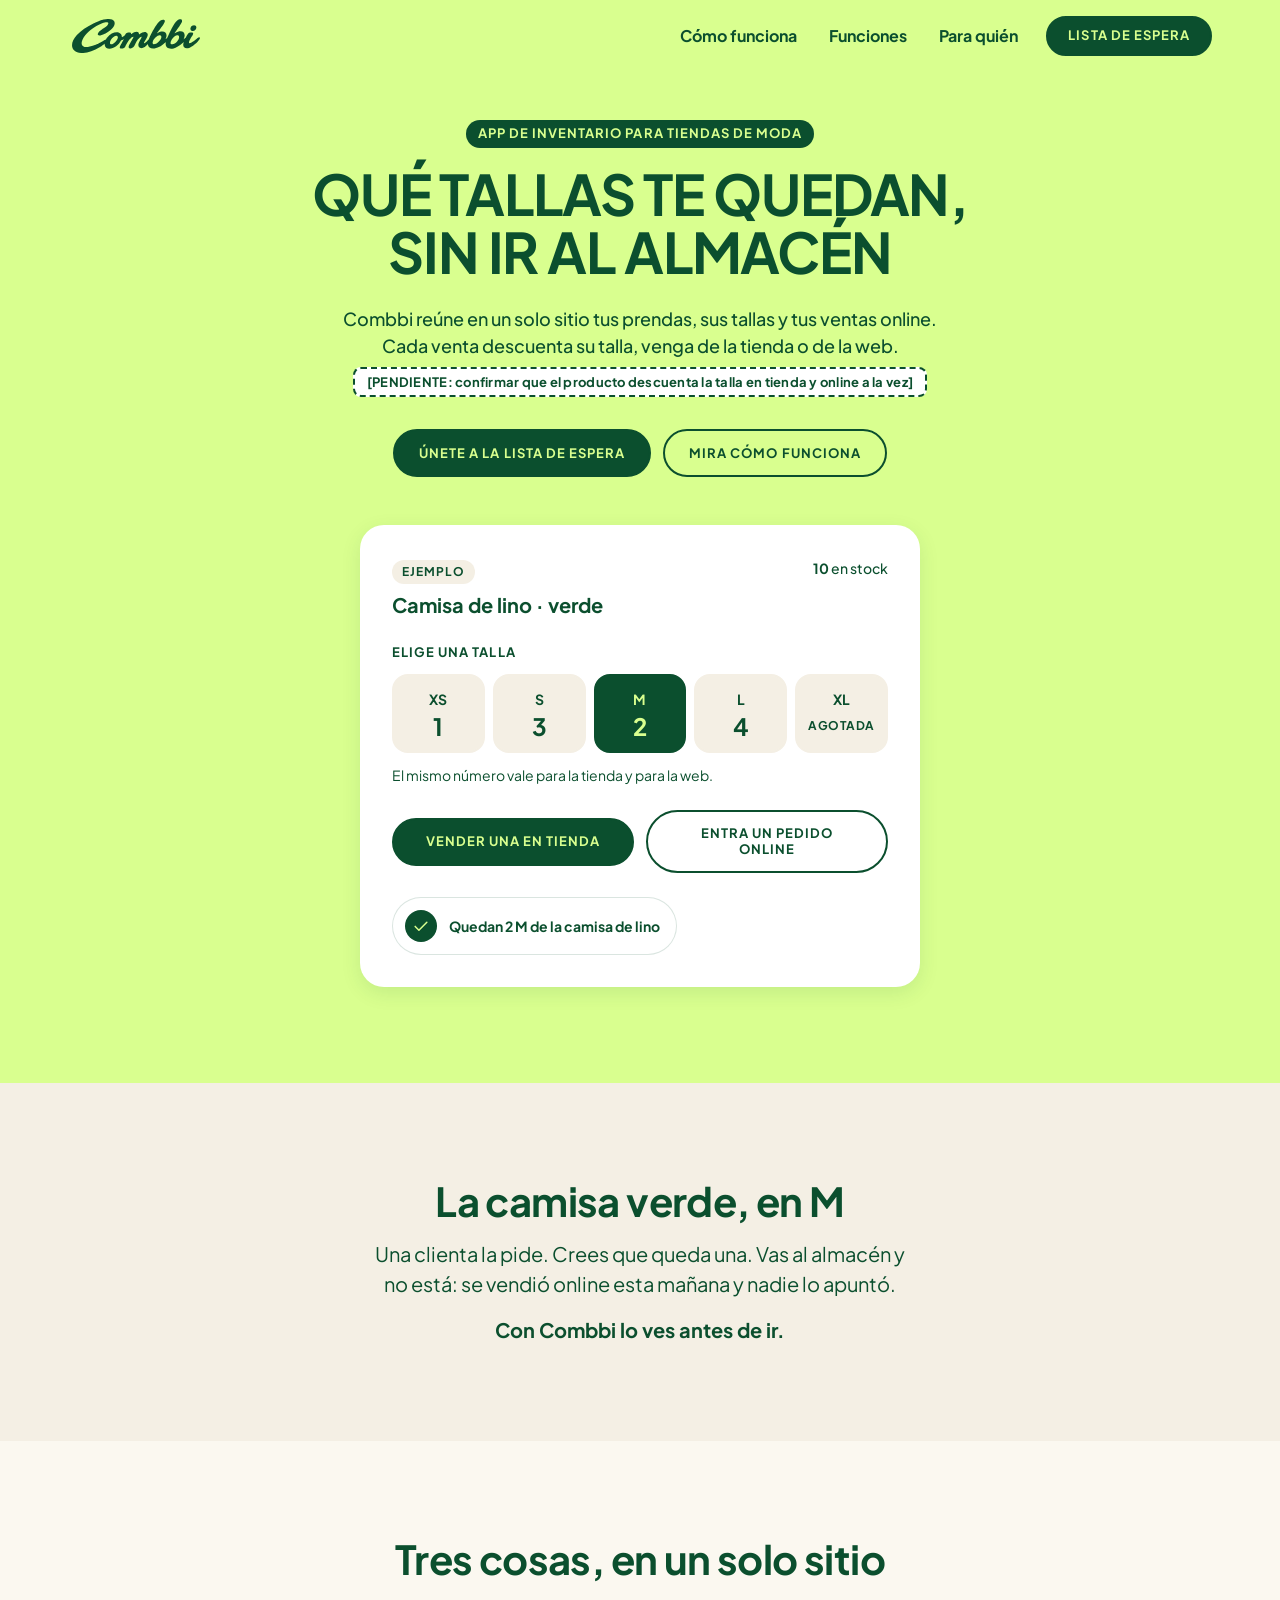
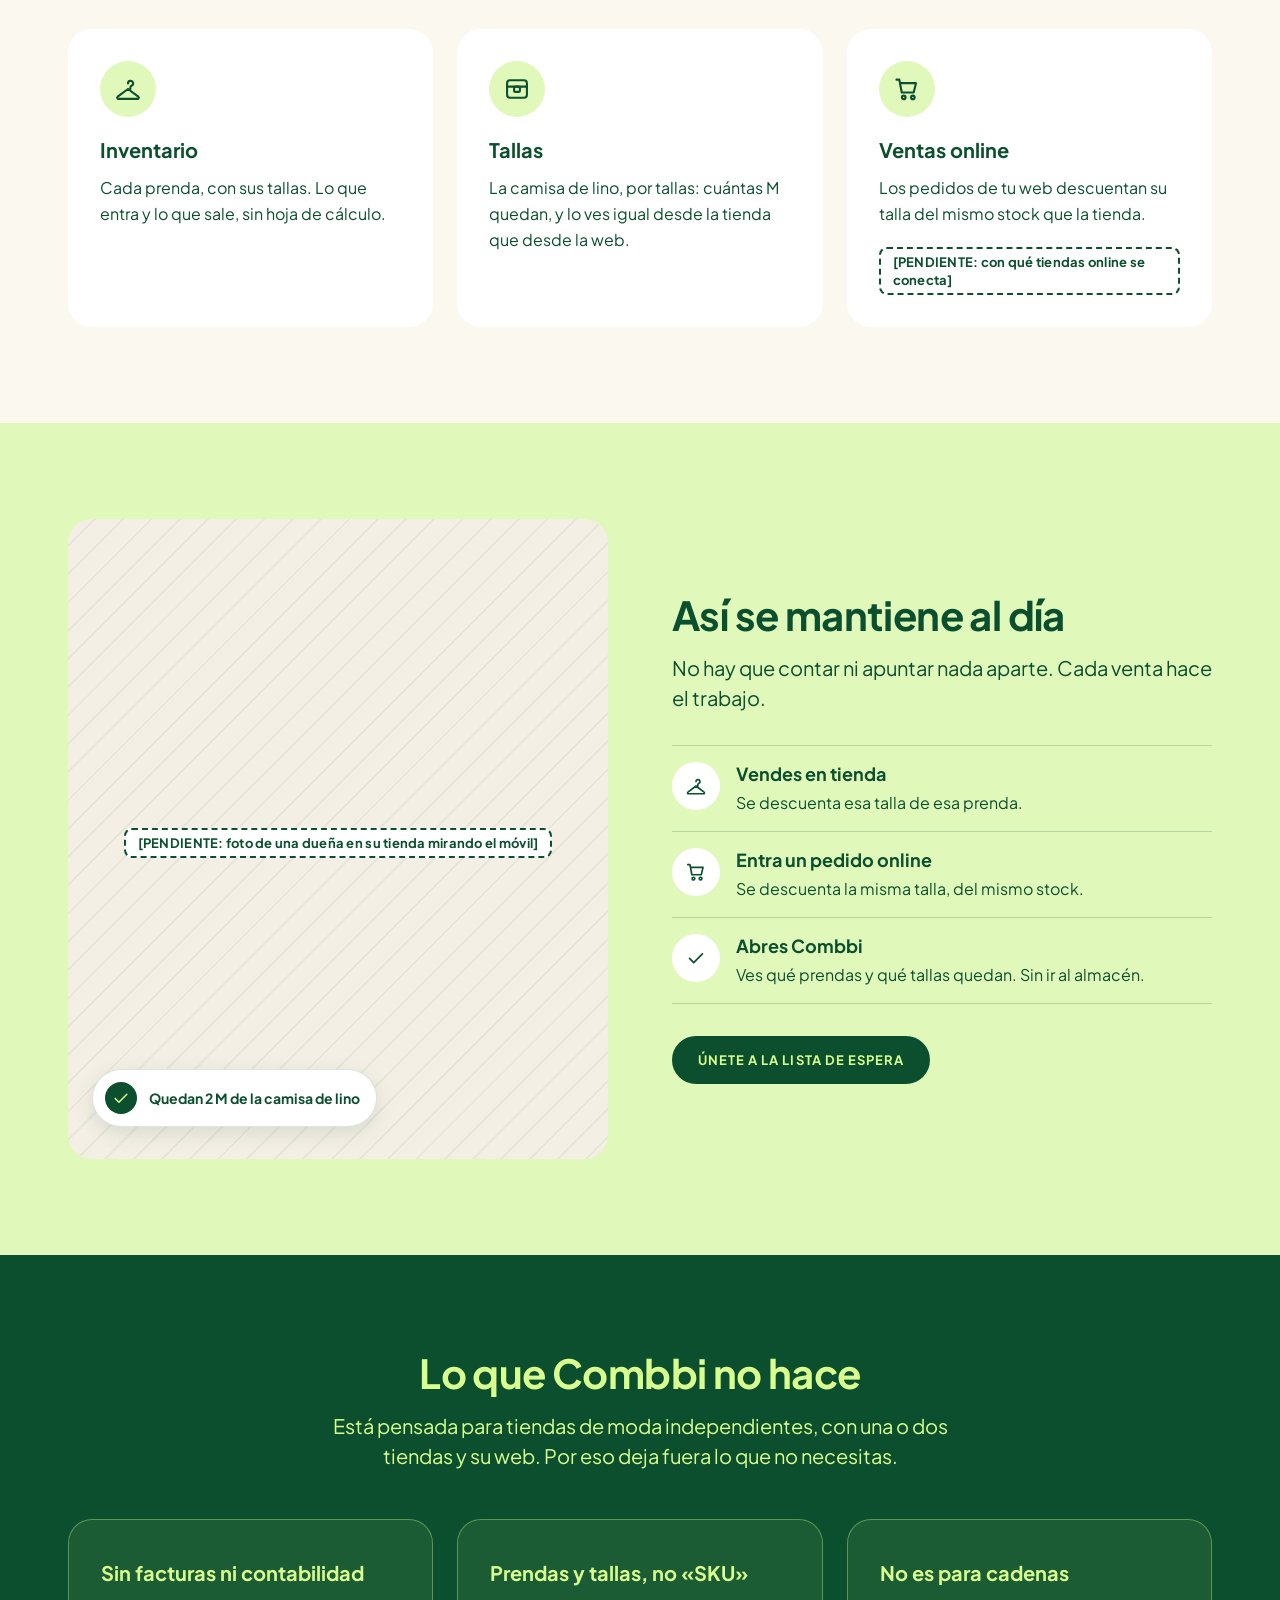
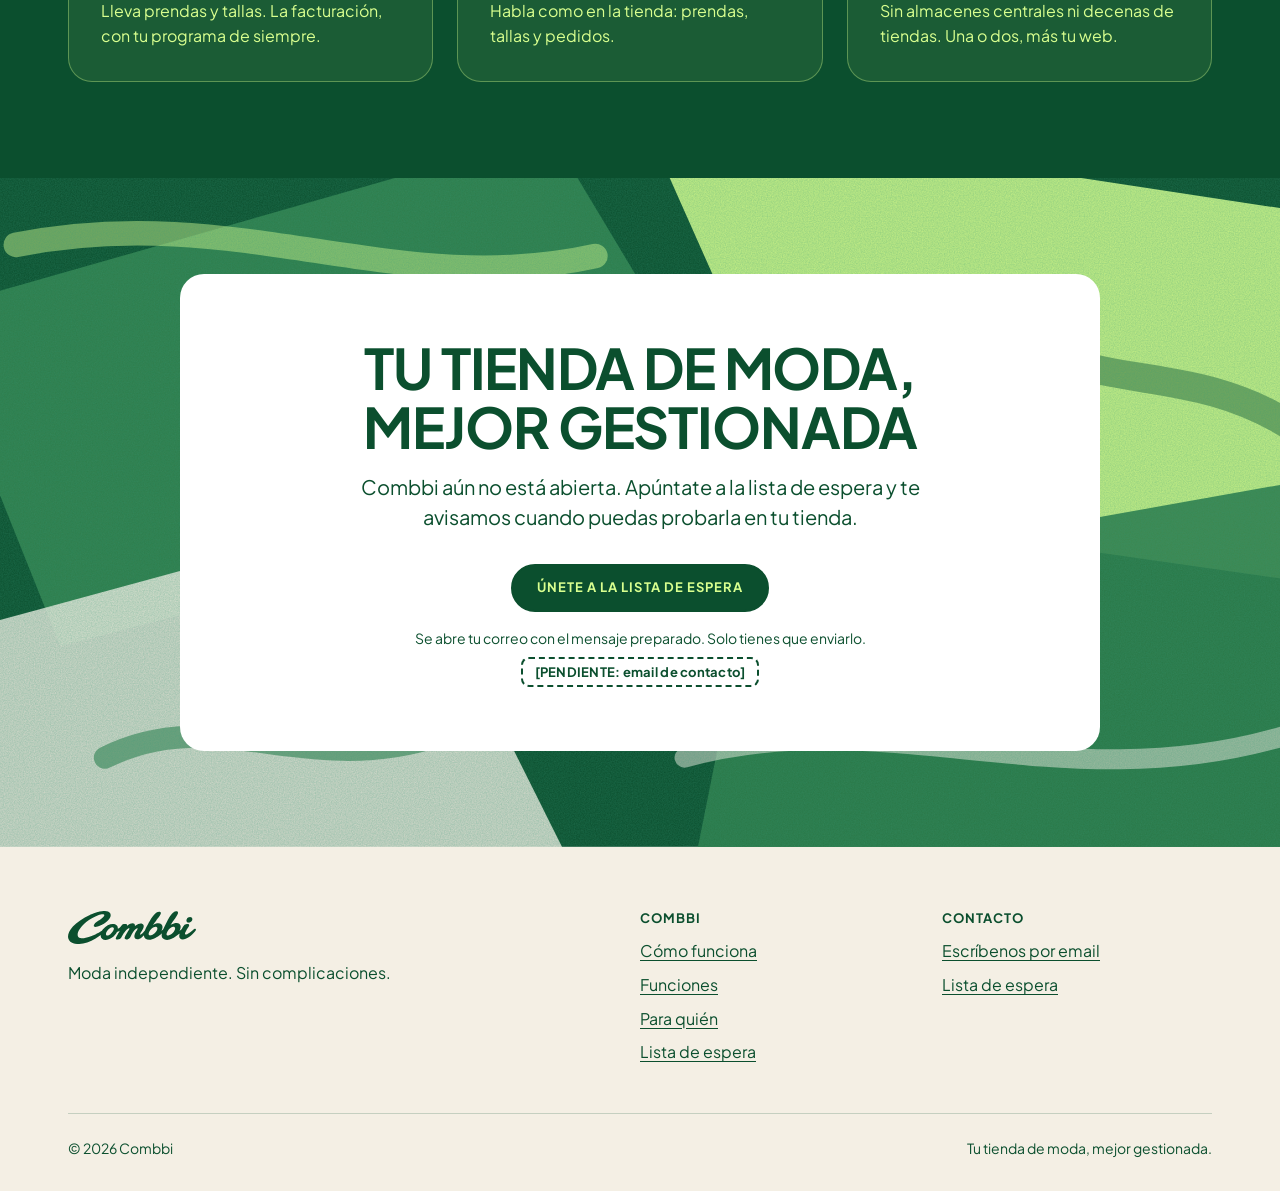
==== index.html @ 62b4a523 "Web de una página de Combbi: lista de espera de la app de inventario para tiendas de moda Co-Authore" ====
<!doctype html>
<html lang="es">
<head>
  <meta charset="utf-8">
  <meta name="viewport" content="width=device-width, initial-scale=1">
  <title>Combbi · App de inventario para tiendas de moda</title>
  <meta name="description" content="Combbi es la app de inventario para tiendas de moda independientes: ves qué prendas y qué tallas te quedan, en tienda y online, sin ir al almacén.">
  <meta name="theme-color" content="#D9FF8F">
  <!-- [PENDIENTE: dominio] Sustituye https://combbi.example por el dominio real en canonical y og:url / og:image -->
  <link rel="canonical" href="https://combbi.example/">
  <meta property="og:type" content="website">
  <meta property="og:locale" content="es_ES">
  <meta property="og:site_name" content="Combbi">
  <meta property="og:title" content="Combbi · App de inventario para tiendas de moda">
  <meta property="og:description" content="Qué tallas te quedan, sin ir al almacén. Prendas, tallas y ventas online en un solo sitio.">
  <meta property="og:url" content="https://combbi.example/">
  <meta property="og:image" content="https://combbi.example/assets/logos/combbi-wordmark-sobre-verde.png">
  <meta property="og:image:alt" content="Logotipo de Combbi en verde lima sobre fondo verde bosque">
  <meta name="twitter:card" content="summary_large_image">
  <link rel="icon" type="image/svg+xml" href="assets/logos/combbi-icono-sobre-verde.svg">
  <link rel="preload" href="assets/fuentes/plus-jakarta-sans-latin-700-normal.woff2" as="font" type="font/woff2" crossorigin>
  <link rel="preload" href="assets/fuentes/plus-jakarta-sans-latin-400-normal.woff2" as="font" type="font/woff2" crossorigin>
  <link rel="stylesheet" href="styles.css">
  <script src="script.js" defer></script>
</head>
<body>
  <a class="saltar" href="#contenido">Saltar al contenido</a>

  <header class="cabecera" id="inicio">
    <div class="contenedor cabecera__fila">
      <a class="cabecera__logo" href="#inicio">
        <img src="assets/logos/combbi-wordmark-oscuro.svg" alt="Combbi, ir al inicio" width="128" height="33">
      </a>

      <button class="menu-boton" type="button" aria-expanded="false" aria-controls="menu-principal">
        <span class="menu-boton__barras" aria-hidden="true"></span>
        <span class="menu-boton__texto">Menú</span>
      </button>

      <nav class="menu" id="menu-principal" aria-label="Principal">
        <ul class="menu__lista">
          <li><a href="#como-funciona">Cómo funciona</a></li>
          <li><a href="#funciones">Funciones</a></li>
          <li><a href="#para-quien">Para quién</a></li>
          <li><a class="boton boton--primario boton--compacto" href="#lista-de-espera">Lista de espera</a></li>
        </ul>
      </nav>
    </div>
  </header>

  <main id="contenido">

    <!-- 1. Apertura -->
    <section class="apertura" aria-labelledby="titulo-principal">
      <div class="contenedor apertura__texto">
        <h1 id="titulo-principal" class="apertura__titulo">
          <span class="etiqueta-superior">App de inventario para tiendas de moda</span>
          <span class="display">Qué tallas te quedan, sin ir al almacén</span>
        </h1>
        <p class="apertura__apoyo">
          Combbi reúne en un solo sitio tus prendas, sus tallas y tus ventas online. Cada venta descuenta su talla, venga de la tienda o de la web.
          <span class="pendiente">[PENDIENTE: confirmar que el producto descuenta la talla en tienda y online a la vez]</span>
        </p>
        <div class="acciones">
          <a class="boton boton--primario" href="#lista-de-espera">Únete a la lista de espera</a>
          <a class="boton boton--borde" href="#como-funciona">Mira cómo funciona</a>
        </div>
      </div>

      <!-- Ficha de ejemplo (objeto que funciona) -->
      <div class="contenedor">
        <article class="ficha" aria-labelledby="ficha-titulo">
          <div class="ficha__cabecera">
            <div>
              <p class="ficha__aviso">Ejemplo</p>
              <h2 id="ficha-titulo" class="ficha__titulo">Camisa de lino · verde</h2>
            </div>
            <p class="ficha__total"><span data-total>10</span> en stock</p>
          </div>

          <fieldset class="ficha__tallas">
            <legend>Elige una talla</legend>
            <div class="tallas" data-tallas>
              <label class="talla"><input type="radio" name="talla" value="XS"><span class="talla__nombre">XS</span><span class="talla__cantidad" data-cantidad="XS">1</span></label>
              <label class="talla"><input type="radio" name="talla" value="S"><span class="talla__nombre">S</span><span class="talla__cantidad" data-cantidad="S">3</span></label>
              <label class="talla"><input type="radio" name="talla" value="M" checked><span class="talla__nombre">M</span><span class="talla__cantidad" data-cantidad="M">2</span></label>
              <label class="talla"><input type="radio" name="talla" value="L"><span class="talla__nombre">L</span><span class="talla__cantidad" data-cantidad="L">4</span></label>
              <label class="talla"><input type="radio" name="talla" value="XL"><span class="talla__nombre">XL</span><span class="talla__cantidad" data-cantidad="XL">0</span></label>
            </div>
          </fieldset>

          <p class="ficha__nota">El mismo número vale para la tienda y para la web.</p>

          <div class="ficha__acciones">
            <button class="boton boton--primario" type="button" data-venta="tienda">Vender una en tienda</button>
            <button class="boton boton--borde" type="button" data-venta="online">Entra un pedido online</button>
            <button class="boton-texto" type="button" data-reiniciar hidden>Reiniciar ejemplo</button>
          </div>

          <p class="capsula ficha__estado" data-estado role="status" aria-live="polite">
            <img class="capsula__icono" src="assets/iconos/check-lima.svg" alt="" width="20" height="20">
            <span data-estado-texto>Quedan 2 M de la camisa de lino</span>
          </p>
        </article>
      </div>
    </section>

    <!-- 2. La escena -->
    <section class="seccion seccion--crema" aria-labelledby="titulo-escena">
      <div class="contenedor columna-texto centrado">
        <h2 id="titulo-escena">La camisa verde, en M</h2>
        <p class="entrada">Una clienta la pide. Crees que queda una. Vas al almacén y no está: se vendió online esta mañana y nadie lo apuntó.</p>
        <p class="entrada entrada--fuerte">Con Combbi lo ves antes de ir.</p>
      </div>
    </section>

    <!-- 3. Funciones -->
    <section class="seccion" id="funciones" aria-labelledby="titulo-funciones">
      <div class="contenedor">
        <h2 id="titulo-funciones" class="centrado">Tres cosas, en un solo sitio</h2>
        <ul class="tarjetas">
          <li class="tarjeta">
            <span class="disco"><img src="assets/iconos/percha-bosque.svg" alt="" width="28" height="28"></span>
            <h3>Inventario</h3>
            <p>Cada prenda, con sus tallas. Lo que entra y lo que sale, sin hoja de cálculo.</p>
          </li>
          <li class="tarjeta">
            <span class="disco"><img src="assets/iconos/caja-bosque.svg" alt="" width="28" height="28"></span>
            <h3>Tallas</h3>
            <p>La camisa de lino, por tallas: cuántas M quedan, y lo ves igual desde la tienda que desde la web.</p>
          </li>
          <li class="tarjeta">
            <span class="disco"><img src="assets/iconos/carrito-bosque.svg" alt="" width="28" height="28"></span>
            <h3>Ventas online</h3>
            <p>Los pedidos de tu web descuentan su talla del mismo stock que la tienda.</p>
            <p class="pendiente">[PENDIENTE: con qué tiendas online se conecta]</p>
          </li>
        </ul>
      </div>
    </section>

    <!-- 4. Cómo funciona -->
    <section class="seccion seccion--suave" id="como-funciona" aria-labelledby="titulo-como">
      <div class="contenedor capitulo">
        <figure class="capitulo__media">
          <div class="foto-pendiente" role="img" aria-label="Espacio reservado para una foto de una dueña de tienda de moda consultando el stock en su móvil">
            <span class="pendiente">[PENDIENTE: foto de una dueña en su tienda mirando el móvil]</span>
          </div>
          <p class="capsula capsula--flotante">
            <img class="capsula__icono" src="assets/iconos/check-lima.svg" alt="" width="20" height="20">
            Quedan 2 M de la camisa de lino
          </p>
        </figure>

        <div class="capitulo__texto">
          <h2 id="titulo-como">Así se mantiene al día</h2>
          <p class="entrada">No hay que contar ni apuntar nada aparte. Cada venta hace el trabajo.</p>
          <ol class="filas">
            <li class="fila">
              <span class="disco disco--pequeno"><img src="assets/iconos/percha-bosque.svg" alt="" width="22" height="22"></span>
              <div>
                <h3>Vendes en tienda</h3>
                <p>Se descuenta esa talla de esa prenda.</p>
              </div>
            </li>
            <li class="fila">
              <span class="disco disco--pequeno"><img src="assets/iconos/carrito-bosque.svg" alt="" width="22" height="22"></span>
              <div>
                <h3>Entra un pedido online</h3>
                <p>Se descuenta la misma talla, del mismo stock.</p>
              </div>
            </li>
            <li class="fila">
              <span class="disco disco--pequeno"><img src="assets/iconos/check-bosque.svg" alt="" width="22" height="22"></span>
              <div>
                <h3>Abres Combbi</h3>
                <p>Ves qué prendas y qué tallas quedan. Sin ir al almacén.</p>
              </div>
            </li>
          </ol>
          <a class="boton boton--primario" href="#lista-de-espera">Únete a la lista de espera</a>
        </div>
      </div>
    </section>

    <!-- 5. Para quién / lo que no es -->
    <section class="seccion seccion--bosque" id="para-quien" aria-labelledby="titulo-quien">
      <div class="contenedor">
        <div class="columna-texto centrado">
          <h2 id="titulo-quien">Lo que Combbi no hace</h2>
          <p class="entrada">Está pensada para tiendas de moda independientes, con una o dos tiendas y su web. Por eso deja fuera lo que no necesitas.</p>
        </div>
        <ul class="tarjetas tarjetas--oscuras">
          <li class="tarjeta tarjeta--oscura">
            <h3>Sin facturas ni contabilidad</h3>
            <p>Lleva prendas y tallas. La facturación, con tu programa de siempre.</p>
          </li>
          <li class="tarjeta tarjeta--oscura">
            <h3>Prendas y tallas, no «SKU»</h3>
            <p>Habla como en la tienda: prendas, tallas y pedidos.</p>
          </li>
          <li class="tarjeta tarjeta--oscura">
            <h3>No es para cadenas</h3>
            <p>Sin almacenes centrales ni decenas de tiendas. Una o dos, más tu web.</p>
          </li>
        </ul>
      </div>
    </section>

    <!-- 6. Cierre -->
    <section class="cierre" id="lista-de-espera" aria-labelledby="titulo-cierre">
      <div class="cierre__textura" aria-hidden="true">
        <svg viewBox="0 0 1200 600" preserveAspectRatio="xMidYMid slice" focusable="false">
          <defs>
            <filter id="grano" x="0" y="0" width="100%" height="100%">
              <feTurbulence type="fractalNoise" baseFrequency="0.9" numOctaves="2" stitchTiles="stitch" result="ruido"/>
              <feColorMatrix in="ruido" type="matrix" values="0 0 0 0 0.04  0 0 0 0 0.31  0 0 0 0 0.18  0 0 0 0.35 0"/>
              <feComposite in2="SourceGraphic" operator="in"/>
            </filter>
          </defs>
          <rect width="1200" height="600" fill="#0B4F2E"/>
          <path d="M-40 120 L520 -40 L700 260 L80 420 Z" fill="#2E7D4B"/>
          <path d="M600 -60 L1260 40 L1180 360 L760 300 Z" fill="#D9FF8F" opacity=".9"/>
          <path d="M-60 420 L380 300 L560 660 L-60 660 Z" fill="#F4EFE4" opacity=".85"/>
          <path d="M700 360 L1260 260 L1260 660 L640 660 Z" fill="#2E7D4B" opacity=".9"/>
          <path d="M300 200 L900 140 L860 420 L360 470 Z" fill="#D9FF8F" opacity=".35"/>
          <path d="M40 60 C240 20 380 110 560 70" stroke="#D9FF8F" stroke-width="22" stroke-linecap="round" fill="none" opacity=".5"/>
          <path d="M640 520 C820 470 980 560 1180 500" stroke="#F4EFE4" stroke-width="18" stroke-linecap="round" fill="none" opacity=".55"/>
          <path d="M900 120 C1000 200 1080 160 1180 220" stroke="#0B4F2E" stroke-width="26" stroke-linecap="round" fill="none" opacity=".45"/>
          <path d="M120 520 C220 470 300 540 420 500" stroke="#2E7D4B" stroke-width="20" stroke-linecap="round" fill="none" opacity=".6"/>
          <rect width="1200" height="600" fill="#ffffff" filter="url(#grano)"/>
        </svg>
      </div>

      <div class="contenedor">
        <div class="panel">
          <h2 id="titulo-cierre" class="display display--cierre">Tu tienda de moda, mejor gestionada</h2>
          <p class="entrada">Combbi aún no está abierta. Apúntate a la lista de espera y te avisamos cuando puedas probarla en tu tienda.</p>
          <div class="acciones acciones--centradas">
            <!-- [PENDIENTE: email] Añade la dirección después de "mailto:" (también en el pie) -->
            <a class="boton boton--primario" href="mailto:?subject=Lista%20de%20espera%20de%20Combbi&amp;body=Hola%2C%20quiero%20apuntarme%20a%20la%20lista%20de%20espera%20de%20Combbi.%0A%0ANombre%20de%20la%20tienda%3A%20%0ACiudad%3A%20%0AWeb%20de%20la%20tienda%3A%20">Únete a la lista de espera</a>
          </div>
          <p class="panel__nota">Se abre tu correo con el mensaje preparado. Solo tienes que enviarlo.</p>
          <p class="pendiente">[PENDIENTE: email de contacto]</p>
        </div>
      </div>
    </section>
  </main>

  <footer class="pie">
    <div class="contenedor">
      <div class="pie__columnas">
        <div>
          <img src="assets/logos/combbi-wordmark-oscuro.svg" alt="Combbi" width="128" height="33">
          <p class="pie__lema">Moda independiente. Sin complicaciones.</p>
        </div>
        <nav aria-label="Secciones">
          <h2 class="pie__titulo">Combbi</h2>
          <ul>
            <li><a href="#como-funciona">Cómo funciona</a></li>
            <li><a href="#funciones">Funciones</a></li>
            <li><a href="#para-quien">Para quién</a></li>
            <li><a href="#lista-de-espera">Lista de espera</a></li>
          </ul>
        </nav>
        <div>
          <h2 class="pie__titulo">Contacto</h2>
          <ul>
            <li><a href="mailto:?subject=Combbi">Escríbenos por email</a></li>
            <li><a href="#lista-de-espera">Lista de espera</a></li>
          </ul>
        </div>
      </div>
      <div class="pie__legal">
        <p>© <span data-anio>2026</span> Combbi</p>
        <p>Tu tienda de moda, mejor gestionada.</p>
      </div>
    </div>
  </footer>
</body>
</html>
---- styles.css ----
/* =========================================================
   Combbi · estilos
   Tokens: design.md (colores, tipografía, esquinas, espaciado)
   Estructura de página: inspirada en wise.com-DESIGN.md
   ========================================================= */

@font-face {
  font-family: "Plus Jakarta Sans";
  src: url("assets/fuentes/plus-jakarta-sans-latin-400-normal.woff2") format("woff2");
  font-weight: 400;
  font-style: normal;
  font-display: swap;
}
@font-face {
  font-family: "Plus Jakarta Sans";
  src: url("assets/fuentes/plus-jakarta-sans-latin-500-normal.woff2") format("woff2");
  font-weight: 500;
  font-style: normal;
  font-display: swap;
}
@font-face {
  font-family: "Plus Jakarta Sans";
  src: url("assets/fuentes/plus-jakarta-sans-latin-700-normal.woff2") format("woff2");
  font-weight: 600 700;
  font-style: normal;
  font-display: swap;
}

:root {
  /* Colores de marca */
  --bosque: #0B4F2E;
  --hoja: #2E7D4B;
  --lima: #D9FF8F;
  --crema: #F4EFE4;
  --blanco: #FFFFFF;
  /* Tonos de apoyo */
  --lima-suave: #E0F9BB;
  --fondo: #FBF8F0;

  /* Tipografía */
  --fuente: "Plus Jakarta Sans", system-ui, -apple-system, "Segoe UI", sans-serif;

  /* Esquinas */
  --r-sm: 8px;
  --r-md: 16px;
  --r-lg: 20px;
  --r-xl: 24px;
  --r-full: 9999px;

  /* Espaciado (escala de 4 px) */
  --e-1: 4px;
  --e-2: 8px;
  --e-3: 12px;
  --e-4: 16px;
  --e-6: 24px;
  --e-8: 32px;
  --e-12: 48px;
  --e-16: 64px;
  --e-24: 96px;

  --gutter: var(--e-4);
  --seccion: var(--e-16);
  --cabecera: 72px;
}

@media (min-width: 768px) {
  :root { --gutter: var(--e-8); --seccion: var(--e-24); }
}
@media (min-width: 1200px) {
  :root { --gutter: var(--e-12); }
}

/* ---------- Base ---------- */
*,
*::before,
*::after { box-sizing: border-box; }

html {
  scroll-behavior: smooth;
  scroll-padding-top: calc(var(--cabecera) + var(--e-4));
  -webkit-text-size-adjust: 100%;
}

body {
  margin: 0;
  background: var(--fondo);
  color: var(--bosque);
  font-family: var(--fuente);
  font-size: 16px;
  font-weight: 400;
  line-height: 1.6;
  overflow-x: hidden;
}

img, svg { display: block; max-width: 100%; }

h1, h2, h3, p, ul, ol, figure, fieldset { margin: 0; }
ul, ol { padding: 0; list-style: none; }

h2 {
  font-size: clamp(28px, 2vw + 20px, 40px);
  font-weight: 700;
  line-height: 1.1;
  letter-spacing: -0.015em;
}
h3 {
  font-size: 20px;
  font-weight: 600;
  line-height: 1.3;
}

a { color: inherit; }

:focus-visible {
  outline: 3px solid var(--bosque);
  outline-offset: 3px;
  border-radius: var(--r-sm);
}
.seccion--bosque :focus-visible { outline-color: var(--lima); }

.saltar {
  position: absolute;
  left: var(--e-4);
  top: -100px;
  z-index: 100;
  padding: var(--e-3) var(--e-6);
  background: var(--bosque);
  color: var(--lima);
  border-radius: var(--r-full);
  font-weight: 700;
  text-decoration: none;
}
.saltar:focus { top: var(--e-4); }

.contenedor {
  width: 100%;
  max-width: 1240px;
  margin-inline: auto;
  padding-inline: var(--gutter);
}

.centrado { text-align: center; margin-inline: auto; }
.columna-texto { max-width: 640px; }

/* Datos que faltan: visibles a propósito */
.pendiente {
  display: inline-block;
  margin-top: var(--e-2);
  padding: var(--e-1) var(--e-3);
  background: var(--blanco);
  color: var(--bosque);
  border: 2px dashed var(--bosque);
  border-radius: var(--r-sm);
  font-size: 13px;
  font-weight: 700;
  line-height: 1.4;
  letter-spacing: 0.02em;
}

/* ---------- Botones (píldora) ---------- */
.boton {
  display: inline-flex;
  align-items: center;
  justify-content: center;
  min-height: 48px;
  padding: 14px 24px;
  border: 2px solid var(--bosque);
  border-radius: var(--r-full);
  font-family: inherit;
  font-size: 13px;
  font-weight: 700;
  line-height: 1.2;
  letter-spacing: 0.08em;
  text-transform: uppercase;
  text-decoration: none;
  text-align: center;
  cursor: pointer;
  transition: background-color .15s ease-in-out, color .15s ease-in-out;
}
.boton--primario { background: var(--bosque); color: var(--lima); }
.boton--primario:hover { background: var(--lima); color: var(--bosque); }
.boton--borde { background: transparent; color: var(--bosque); }
.boton--borde:hover { background: var(--bosque); color: var(--lima); }
.boton--compacto { min-height: 40px; padding: 10px 20px; }
.boton:disabled {
  cursor: not-allowed;
  background: var(--crema);
  color: var(--bosque);
  border-color: var(--crema);
  opacity: .8;
}

.boton-texto {
  background: none;
  border: 0;
  padding: var(--e-2);
  color: var(--bosque);
  font: inherit;
  font-weight: 700;
  text-decoration: underline;
  text-underline-offset: 3px;
  cursor: pointer;
}

.acciones {
  display: flex;
  flex-wrap: wrap;
  gap: var(--e-3);
  margin-top: var(--e-8);
}
.acciones--centradas { justify-content: center; }

/* ---------- Cabecera ---------- */
.cabecera {
  position: sticky;
  top: 0;
  z-index: 50;
  background: var(--lima);
  transition: box-shadow .2s ease;
}
.cabecera.con-sombra { box-shadow: 0 1px 0 rgba(11, 79, 46, .15); }

.cabecera__fila {
  display: flex;
  align-items: center;
  justify-content: space-between;
  min-height: var(--cabecera);
}
.cabecera__logo { display: inline-block; padding: var(--e-1); }
.cabecera__logo img { width: 112px; height: auto; }

.menu-boton {
  display: inline-flex;
  align-items: center;
  gap: var(--e-2);
  min-height: 44px;
  padding: var(--e-2) var(--e-4);
  background: transparent;
  color: var(--bosque);
  border: 2px solid var(--bosque);
  border-radius: var(--r-full);
  font: inherit;
  font-size: 13px;
  font-weight: 700;
  letter-spacing: 0.08em;
  text-transform: uppercase;
  cursor: pointer;
}
.menu-boton__barras,
.menu-boton__barras::before,
.menu-boton__barras::after {
  display: block;
  width: 18px;
  height: 2px;
  background: currentColor;
  border-radius: 2px;
  transition: transform .2s ease, opacity .2s ease;
}
.menu-boton__barras { position: relative; }
.menu-boton__barras::before,
.menu-boton__barras::after { content: ""; position: absolute; left: 0; }
.menu-boton__barras::before { top: -6px; }
.menu-boton__barras::after { top: 6px; }
.menu-boton[aria-expanded="true"] .menu-boton__barras { background: transparent; }
.menu-boton[aria-expanded="true"] .menu-boton__barras::before { transform: translateY(6px) rotate(45deg); }
.menu-boton[aria-expanded="true"] .menu-boton__barras::after { transform: translateY(-6px) rotate(-45deg); }

.menu {
  position: absolute;
  top: 100%;
  left: 0;
  right: 0;
  background: var(--lima);
  border-top: 1px solid rgba(11, 79, 46, .15);
  box-shadow: 0 12px 20px rgba(11, 79, 46, .12);
  display: none;
}
.menu.abierto { display: block; }

.menu__lista {
  display: flex;
  flex-direction: column;
  gap: var(--e-1);
  padding: var(--e-4) var(--gutter) var(--e-6);
}
.menu__lista a:not(.boton) {
  display: block;
  padding: var(--e-3) var(--e-4);
  border-radius: var(--r-full);
  font-size: 18px;
  font-weight: 600;
  text-decoration: none;
}
.menu__lista a:not(.boton):hover { background: rgba(11, 79, 46, .1); }
.menu__lista .boton { margin-top: var(--e-2); width: 100%; }

@media (min-width: 900px) {
  .menu-boton { display: none; }
  .menu {
    position: static;
    display: block;
    border: 0;
    box-shadow: none;
    background: transparent;
  }
  .menu__lista {
    flex-direction: row;
    align-items: center;
    gap: var(--e-2);
    padding: 0;
  }
  .menu__lista a:not(.boton) { font-size: 16px; padding: var(--e-2) var(--e-3); }
  .menu__lista .boton { margin: 0 0 0 var(--e-2); width: auto; }
  .cabecera__logo img { width: 128px; }
}

/* ---------- Apertura ---------- */
.apertura {
  background: var(--lima);
  padding-top: var(--e-12);
  padding-bottom: var(--seccion);
}
.apertura__texto {
  max-width: 920px;
  text-align: center;
}
.apertura__titulo { display: flex; flex-direction: column; align-items: center; gap: var(--e-4); }

.etiqueta-superior {
  display: inline-block;
  padding: 6px 12px;
  background: var(--bosque);
  color: var(--lima);
  border-radius: var(--r-full);
  font-size: 13px;
  font-weight: 700;
  line-height: 1.2;
  letter-spacing: 0.08em;
  text-transform: uppercase;
}

.display {
  display: block;
  font-size: clamp(36px, 6vw + 8px, 56px);
  font-weight: 700;
  line-height: 1.05;
  letter-spacing: -0.02em;
  text-transform: uppercase;
  text-wrap: balance;
}

.apertura__apoyo {
  max-width: 600px;
  margin: var(--e-6) auto 0;
  font-size: 18px;
  font-weight: 500;
  line-height: 1.5;
}
.apertura .acciones { justify-content: center; }

/* ---------- Ficha de ejemplo ---------- */
.ficha {
  position: relative;
  max-width: 560px;
  margin: var(--e-12) auto 0;
  padding: var(--e-6);
  background: var(--blanco);
  border-radius: var(--r-xl);
  box-shadow: 0 6px 20px rgba(11, 79, 46, .10);
}
@media (min-width: 600px) { .ficha { padding: var(--e-8); } }

.ficha__cabecera {
  display: flex;
  align-items: flex-start;
  justify-content: space-between;
  gap: var(--e-4);
}
.ficha__aviso {
  display: inline-block;
  margin-bottom: var(--e-2);
  padding: 2px 10px;
  background: var(--crema);
  border-radius: var(--r-full);
  font-size: 12px;
  font-weight: 700;
  letter-spacing: 0.08em;
  text-transform: uppercase;
}
.ficha__titulo { font-size: 20px; font-weight: 700; line-height: 1.3; letter-spacing: 0; }
.ficha__total {
  flex-shrink: 0;
  font-size: 14px;
  font-weight: 500;
  white-space: nowrap;
}
.ficha__total span { font-weight: 700; }

.ficha__tallas { border: 0; padding: 0; margin-top: var(--e-6); min-width: 0; }
.ficha__tallas legend {
  padding: 0;
  margin-bottom: var(--e-3);
  font-size: 13px;
  font-weight: 700;
  letter-spacing: 0.08em;
  text-transform: uppercase;
}

.tallas {
  display: grid;
  grid-template-columns: repeat(5, minmax(0, 1fr));
  gap: var(--e-2);
}

.talla {
  position: relative;
  display: flex;
  flex-direction: column;
  align-items: center;
  gap: 2px;
  padding: var(--e-3) var(--e-1);
  background: var(--crema);
  border: 2px solid var(--crema);
  border-radius: var(--r-md);
  cursor: pointer;
  transition: background-color .15s ease, border-color .15s ease;
}
.talla input {
  position: absolute;
  inset: 0;
  opacity: 0;
  margin: 0;
  cursor: pointer;
}
.talla__nombre { font-size: 14px; font-weight: 700; }
.talla__cantidad { font-size: 24px; font-weight: 700; line-height: 1.1; }
.talla:hover { border-color: var(--bosque); }
.talla:has(input:checked) { background: var(--bosque); border-color: var(--bosque); color: var(--lima); }
.talla:has(input:focus-visible) { outline: 3px solid var(--bosque); outline-offset: 3px; }
.talla.agotada .talla__cantidad { font-size: 12px; line-height: 26px; letter-spacing: .04em; text-transform: uppercase; }
.talla.cambio .talla__cantidad { animation: latido .5s ease; }

@keyframes latido {
  0% { transform: scale(1); }
  40% { transform: scale(1.25); }
  100% { transform: scale(1); }
}

.ficha__nota { margin-top: var(--e-3); font-size: 14px; line-height: 1.5; }

.ficha__acciones {
  display: flex;
  flex-wrap: wrap;
  align-items: center;
  gap: var(--e-3);
  margin-top: var(--e-6);
}
.ficha__acciones .boton { flex: 1 1 200px; }

.ficha__estado { margin-top: var(--e-6); }

/* ---------- Cápsula (etiqueta flotante) ---------- */
.capsula {
  display: inline-flex;
  align-items: center;
  gap: var(--e-3);
  padding: var(--e-3) var(--e-4) var(--e-3) var(--e-3);
  background: var(--blanco);
  color: var(--bosque);
  border: 1px solid rgba(11, 79, 46, .15);
  border-radius: var(--r-full);
  font-size: 14px;
  font-weight: 700;
  line-height: 1.3;
}
.capsula__icono {
  flex-shrink: 0;
  width: 32px;
  height: 32px;
  padding: 6px;
  background: var(--bosque);
  border-radius: 50%;
}
.capsula.actualizada { animation: aparece .4s ease; }
@keyframes aparece {
  from { transform: translateY(6px); opacity: 0; }
  to { transform: none; opacity: 1; }
}

/* ---------- Secciones ---------- */
.seccion { padding-block: var(--seccion); }
.seccion--crema { background: var(--crema); }
.seccion--suave { background: var(--lima-suave); }
.seccion--bosque { background: var(--bosque); color: var(--lima); }

.entrada {
  margin-top: var(--e-4);
  font-size: 20px;
  line-height: 1.5;
}
.entrada--fuerte { font-weight: 700; }

/* ---------- Tarjetas ---------- */
.tarjetas {
  display: grid;
  gap: var(--e-6);
  margin-top: var(--e-12);
}
@media (min-width: 768px) {
  .tarjetas { grid-template-columns: repeat(3, minmax(0, 1fr)); }
}

.tarjeta {
  display: flex;
  flex-direction: column;
  align-items: flex-start;
  gap: var(--e-3);
  padding: var(--e-8);
  background: var(--blanco);
  border-radius: var(--r-xl);
}
.tarjeta h3 { margin-top: var(--e-2); }

.tarjeta--oscura {
  background: rgba(217, 255, 143, .08);
  border: 1px solid rgba(217, 255, 143, .35);
  color: var(--lima);
}

.disco {
  display: inline-flex;
  align-items: center;
  justify-content: center;
  width: 56px;
  height: 56px;
  background: var(--lima-suave);
  border-radius: 50%;
}
.disco--pequeno { width: 48px; height: 48px; flex-shrink: 0; background: var(--blanco); }

/* ---------- Capítulo (foto + filas) ---------- */
.capitulo {
  display: grid;
  gap: var(--e-12);
  align-items: center;
}
@media (min-width: 900px) {
  .capitulo { grid-template-columns: 1fr 1fr; gap: var(--e-16); }
}

.capitulo__media { position: relative; }

.foto-pendiente {
  display: flex;
  align-items: center;
  justify-content: center;
  aspect-ratio: 3 / 4;
  max-height: 640px;
  width: 100%;
  padding: var(--e-8);
  background:
    repeating-linear-gradient(135deg, transparent 0 18px, rgba(11, 79, 46, .06) 18px 20px),
    var(--crema);
  border-radius: var(--r-xl);
  text-align: center;
}

.capsula--flotante {
  position: absolute;
  left: var(--e-6);
  right: var(--e-6);
  bottom: var(--e-8);
  width: max-content;
  max-width: calc(100% - 2 * var(--e-6));
  box-shadow: 0 6px 20px rgba(11, 79, 46, .12);
}

.filas { margin: var(--e-8) 0; }
.fila {
  display: flex;
  gap: var(--e-4);
  padding-block: var(--e-4);
  border-top: 1px solid rgba(11, 79, 46, .2);
}
.fila:last-child { border-bottom: 1px solid rgba(11, 79, 46, .2); }
.fila h3 { font-size: 18px; }
.fila p { margin-top: var(--e-1); }

/* ---------- Cierre ---------- */
.cierre {
  position: relative;
  padding-block: var(--e-16);
  overflow: hidden;
  isolation: isolate;
}
@media (min-width: 768px) { .cierre { padding-block: var(--e-24); } }

.cierre__textura {
  position: absolute;
  inset: 0;
  z-index: -1;
}
.cierre__textura svg { width: 100%; height: 100%; }

.panel {
  max-width: 920px;
  margin-inline: auto;
  padding: var(--e-12) var(--e-6);
  background: var(--blanco);
  border-radius: var(--r-xl);
  text-align: center;
}
@media (min-width: 768px) { .panel { padding: var(--e-16) var(--e-12); } }

.display--cierre { font-size: clamp(32px, 5vw + 8px, 56px); }
.panel .entrada { max-width: 560px; margin-inline: auto; }
.panel__nota { margin-top: var(--e-4); font-size: 14px; line-height: 1.5; }

/* ---------- Pie ---------- */
.pie {
  background: var(--crema);
  padding-block: var(--e-16) var(--e-8);
}
.pie__columnas {
  display: grid;
  gap: var(--e-8);
}
@media (min-width: 768px) {
  .pie__columnas { grid-template-columns: 2fr 1fr 1fr; }
}
.pie__columnas img { width: 128px; height: auto; }
.pie__lema { margin-top: var(--e-4); }
.pie__titulo {
  margin-bottom: var(--e-3);
  font-size: 13px;
  font-weight: 700;
  line-height: 1.2;
  letter-spacing: 0.08em;
  text-transform: uppercase;
}
.pie ul li + li { margin-top: var(--e-2); }
.pie a { text-underline-offset: 3px; }
.pie a:hover { text-decoration-thickness: 2px; }

.pie__legal {
  display: flex;
  flex-wrap: wrap;
  justify-content: space-between;
  gap: var(--e-4);
  margin-top: var(--e-12);
  padding-top: var(--e-6);
  border-top: 1px solid rgba(11, 79, 46, .2);
  font-size: 14px;
  line-height: 1.5;
}

/* ---------- Movimiento reducido ---------- */
@media (prefers-reduced-motion: reduce) {
  html { scroll-behavior: auto; }
  *,
  *::before,
  *::after {
    animation-duration: .01ms !important;
    animation-iteration-count: 1 !important;
    transition-duration: .01ms !important;
  }
}
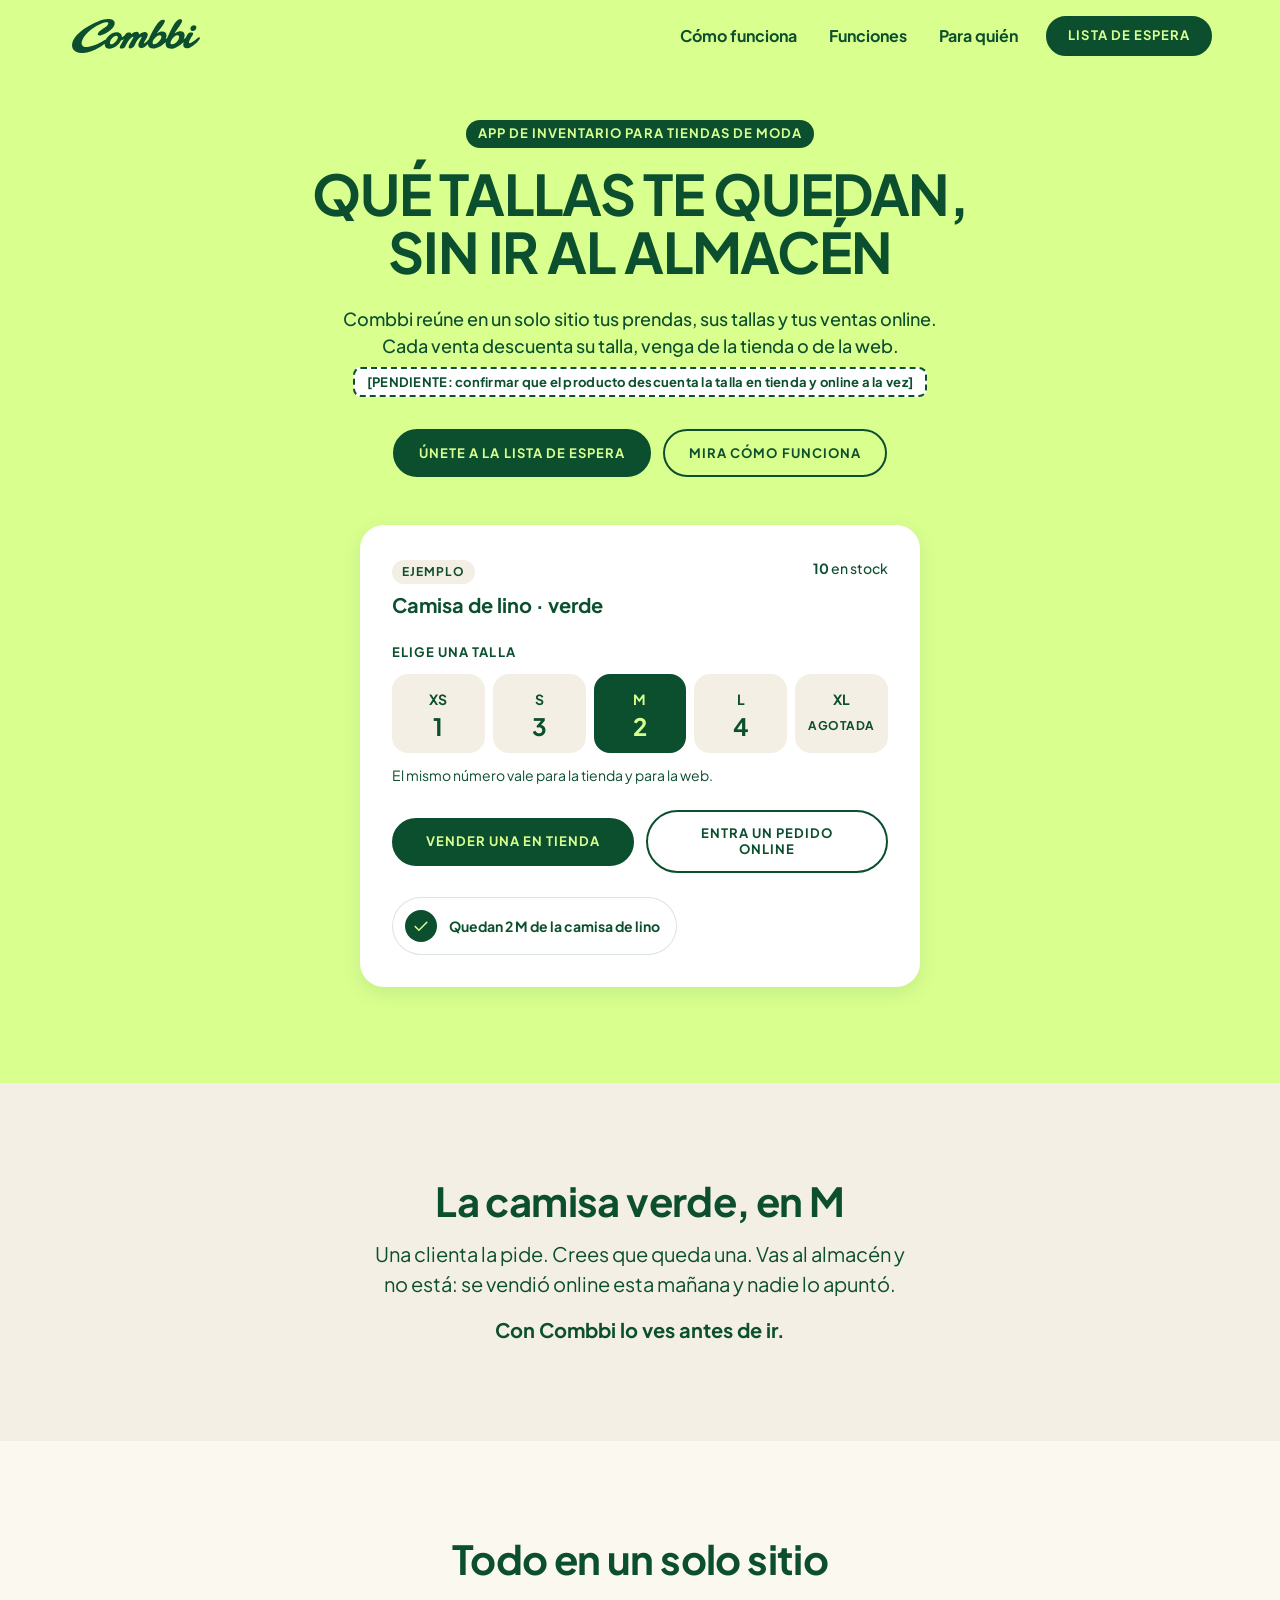
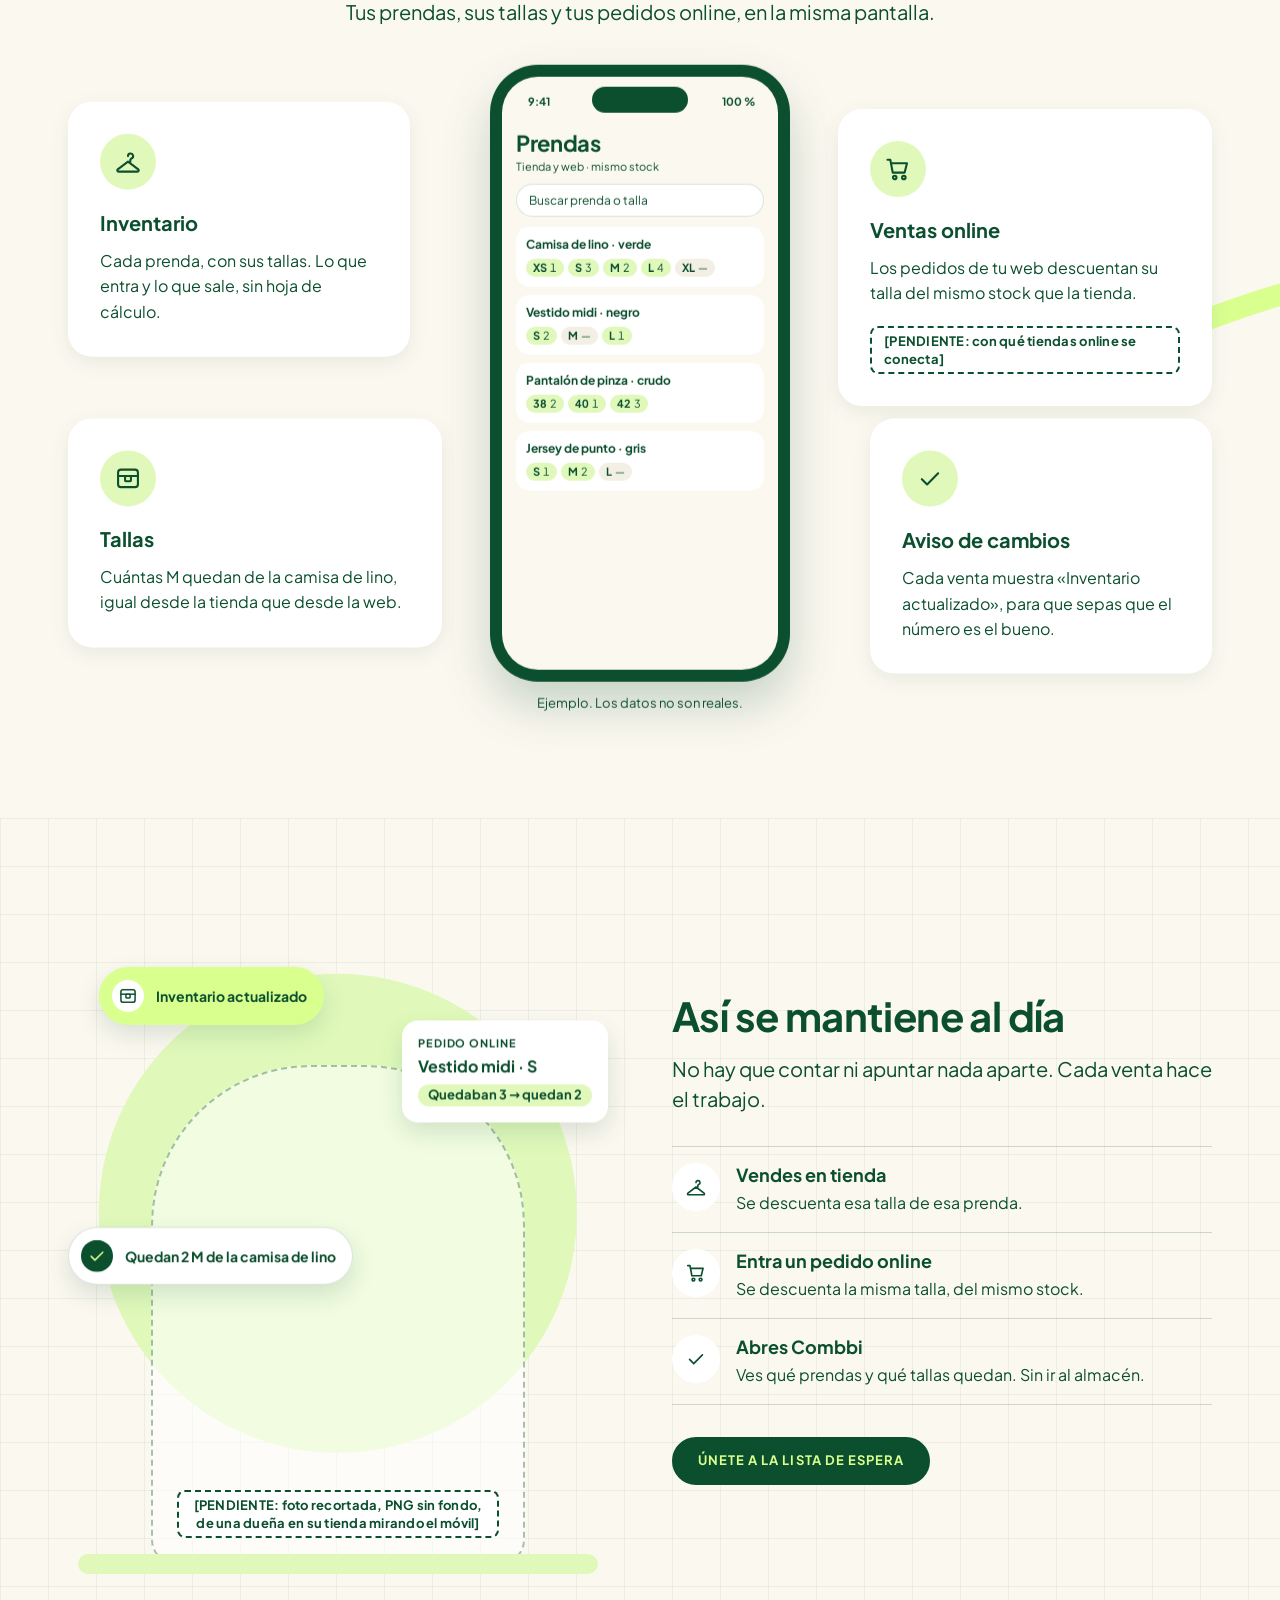
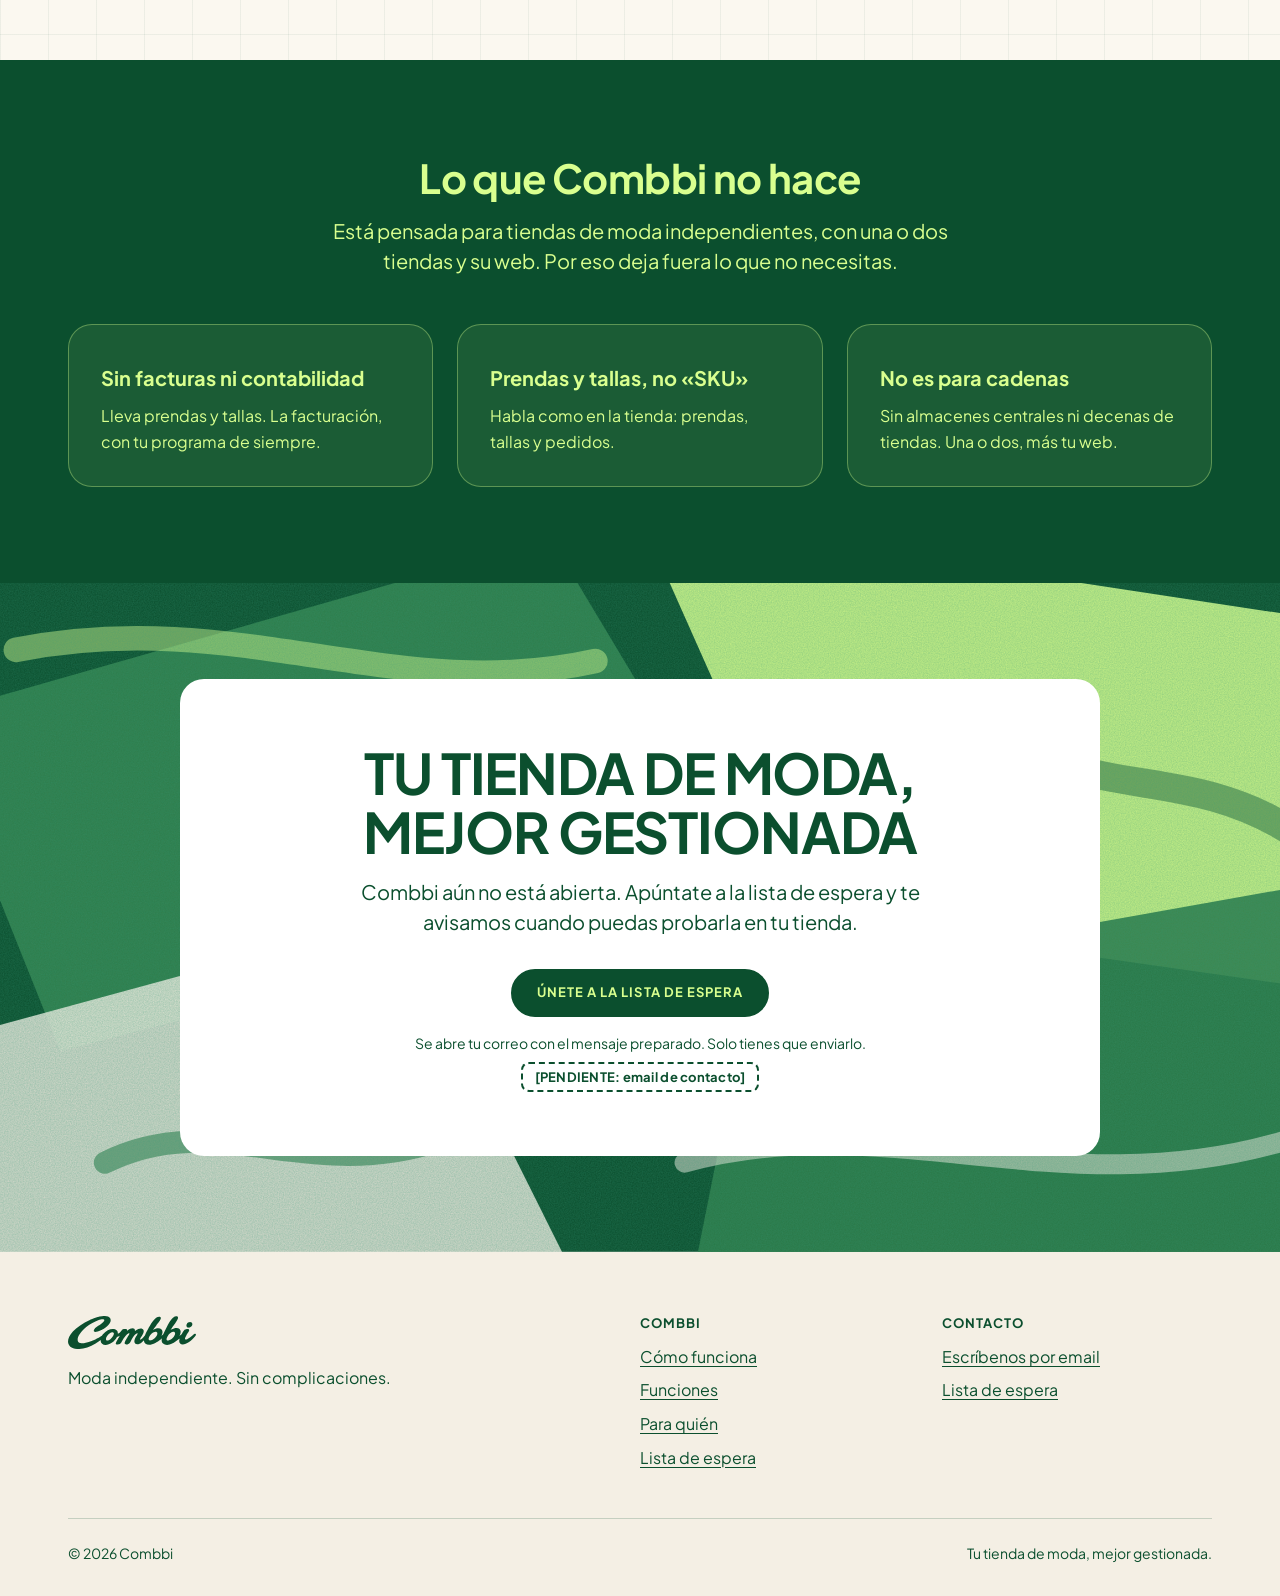
==== commit bcb905a2: "Interacciones: móvil con funciones alrededor, onda que se dibuja y escena con tarjetas flotantes Co-" ====
--- a/index.html
+++ b/index.html
@@ -115,40 +115,106 @@
     </section>
 
     <!-- 3. Funciones -->
-    <section class="seccion" id="funciones" aria-labelledby="titulo-funciones">
+    <section class="seccion seccion--funciones" id="funciones" aria-labelledby="titulo-funciones">
       <div class="contenedor">
-        <h2 id="titulo-funciones" class="centrado">Tres cosas, en un solo sitio</h2>
-        <ul class="tarjetas">
-          <li class="tarjeta">
-            <span class="disco"><img src="assets/iconos/percha-bosque.svg" alt="" width="28" height="28"></span>
-            <h3>Inventario</h3>
-            <p>Cada prenda, con sus tallas. Lo que entra y lo que sale, sin hoja de cálculo.</p>
-          </li>
-          <li class="tarjeta">
-            <span class="disco"><img src="assets/iconos/caja-bosque.svg" alt="" width="28" height="28"></span>
-            <h3>Tallas</h3>
-            <p>La camisa de lino, por tallas: cuántas M quedan, y lo ves igual desde la tienda que desde la web.</p>
-          </li>
-          <li class="tarjeta">
-            <span class="disco"><img src="assets/iconos/carrito-bosque.svg" alt="" width="28" height="28"></span>
-            <h3>Ventas online</h3>
-            <p>Los pedidos de tu web descuentan su talla del mismo stock que la tienda.</p>
-            <p class="pendiente">[PENDIENTE: con qué tiendas online se conecta]</p>
-          </li>
-        </ul>
+        <div class="columna-texto centrado">
+          <h2 id="titulo-funciones">Todo en un solo sitio</h2>
+          <p class="entrada">Tus prendas, sus tallas y tus pedidos online, en la misma pantalla.</p>
+        </div>
+
+        <div class="escaparate">
+          <svg class="escaparate__onda" viewBox="0 0 1200 480" preserveAspectRatio="none" aria-hidden="true" focusable="false">
+            <path d="M-20 380 C 180 470, 330 150, 600 250 S 980 40, 1220 110" />
+          </svg>
+
+          <ul class="escaparate__lado escaparate__lado--izq">
+            <li class="tarjeta tarjeta--flota" data-revelar data-profundidad="10">
+              <span class="disco"><img src="assets/iconos/percha-bosque.svg" alt="" width="28" height="28"></span>
+              <h3>Inventario</h3>
+              <p>Cada prenda, con sus tallas. Lo que entra y lo que sale, sin hoja de cálculo.</p>
+            </li>
+            <li class="tarjeta tarjeta--flota" data-revelar data-profundidad="18">
+              <span class="disco"><img src="assets/iconos/caja-bosque.svg" alt="" width="28" height="28"></span>
+              <h3>Tallas</h3>
+              <p>Cuántas M quedan de la camisa de lino, igual desde la tienda que desde la web.</p>
+            </li>
+          </ul>
+
+          <figure class="movil" data-movil data-profundidad="6">
+            <div class="movil__marco" role="img" aria-label="Ejemplo de la pantalla de Combbi: lista de prendas con las tallas que quedan de cada una">
+              <div class="movil__isla" aria-hidden="true"></div>
+              <div class="pantalla" aria-hidden="true">
+                <p class="pantalla__barra"><span>9:41</span><span>100 %</span></p>
+                <p class="pantalla__titulo">Prendas</p>
+                <p class="pantalla__sub">Tienda y web · mismo stock</p>
+                <p class="pantalla__buscar">Buscar prenda o talla</p>
+                <ul class="pantalla__lista">
+                <li class="pantalla__prenda" data-prenda-demo>
+                  <span class="pantalla__nombre">Camisa de lino · verde</span>
+                  <span class="pantalla__tallas"><span class="chip"><b>XS</b> 1</span><span class="chip"><b>S</b> 3</span><span class="chip"><b>M</b> 2</span><span class="chip"><b>L</b> 4</span><span class="chip chip--cero"><b>XL</b> —</span></span>
+                </li>
+                <li class="pantalla__prenda">
+                  <span class="pantalla__nombre">Vestido midi · negro</span>
+                  <span class="pantalla__tallas"><span class="chip"><b>S</b> 2</span><span class="chip chip--cero"><b>M</b> —</span><span class="chip"><b>L</b> 1</span></span>
+                </li>
+                <li class="pantalla__prenda">
+                  <span class="pantalla__nombre">Pantalón de pinza · crudo</span>
+                  <span class="pantalla__tallas"><span class="chip"><b>38</b> 2</span><span class="chip"><b>40</b> 1</span><span class="chip"><b>42</b> 3</span></span>
+                </li>
+                <li class="pantalla__prenda">
+                  <span class="pantalla__nombre">Jersey de punto · gris</span>
+                  <span class="pantalla__tallas"><span class="chip"><b>S</b> 1</span><span class="chip"><b>M</b> 2</span><span class="chip chip--cero"><b>L</b> —</span></span>
+                </li>
+                </ul>
+                <p class="pantalla__aviso" data-aviso>
+                  <img src="assets/iconos/check-lima.svg" alt="" width="16" height="16">
+                  <span>Inventario actualizado · pedido online, M</span>
+                </p>
+              </div>
+            </div>
+            <figcaption class="movil__pie">Ejemplo. Los datos no son reales.</figcaption>
+          </figure>
+
+          <ul class="escaparate__lado escaparate__lado--der">
+            <li class="tarjeta tarjeta--flota" data-revelar data-profundidad="14">
+              <span class="disco"><img src="assets/iconos/carrito-bosque.svg" alt="" width="28" height="28"></span>
+              <h3>Ventas online</h3>
+              <p>Los pedidos de tu web descuentan su talla del mismo stock que la tienda.</p>
+              <p class="pendiente">[PENDIENTE: con qué tiendas online se conecta]</p>
+            </li>
+            <li class="tarjeta tarjeta--flota" data-revelar data-profundidad="22">
+              <span class="disco"><img src="assets/iconos/check-bosque.svg" alt="" width="28" height="28"></span>
+              <h3>Aviso de cambios</h3>
+              <p>Cada venta muestra «Inventario actualizado», para que sepas que el número es el bueno.</p>
+            </li>
+          </ul>
+        </div>
       </div>
     </section>
 
     <!-- 4. Cómo funciona -->
-    <section class="seccion seccion--suave" id="como-funciona" aria-labelledby="titulo-como">
+    <section class="seccion seccion--rejilla" id="como-funciona" aria-labelledby="titulo-como">
       <div class="contenedor capitulo">
-        <figure class="capitulo__media">
-          <div class="foto-pendiente" role="img" aria-label="Espacio reservado para una foto de una dueña de tienda de moda consultando el stock en su móvil">
-            <span class="pendiente">[PENDIENTE: foto de una dueña en su tienda mirando el móvil]</span>
-          </div>
-          <p class="capsula capsula--flotante">
+        <figure class="escena" data-escena>
+          <div class="escena__circulo" aria-hidden="true"></div>
+          <!-- Cuando llegue la foto: sustituye el div por
+               <img class="escena__persona" src="assets/fotos/duena.png" alt="Dueña de una tienda de moda consultando el stock en su móvil" width="640" height="800"> -->
+          <div class="escena__persona escena__persona--pendiente" role="img" aria-label="Espacio reservado para la foto de una dueña de tienda de moda mirando el móvil">
+            <span class="pendiente">[PENDIENTE: foto recortada, PNG sin fondo, de una dueña en su tienda mirando el móvil]</span>
+          </div>
+
+          <p class="flotante flotante--a capsula" data-profundidad="24">
             <img class="capsula__icono" src="assets/iconos/check-lima.svg" alt="" width="20" height="20">
             Quedan 2 M de la camisa de lino
+          </p>
+          <div class="flotante flotante--b mini" data-profundidad="36">
+            <p class="mini__etiqueta">Pedido online</p>
+            <p class="mini__dato">Vestido midi · S</p>
+            <p class="mini__cambio">Quedaban 3 → quedan 2</p>
+          </div>
+          <p class="flotante flotante--c capsula capsula--lima" data-profundidad="16">
+            <img class="capsula__icono" src="assets/iconos/caja-bosque.svg" alt="" width="20" height="20">
+            Inventario actualizado
           </p>
         </figure>
 
--- a/styles.css
+++ b/styles.css
@@ -547,33 +547,7 @@
 @media (min-width: 900px) {
   .capitulo { grid-template-columns: 1fr 1fr; gap: var(--e-16); }
 }
-
-.capitulo__media { position: relative; }
-
-.foto-pendiente {
-  display: flex;
-  align-items: center;
-  justify-content: center;
-  aspect-ratio: 3 / 4;
-  max-height: 640px;
-  width: 100%;
-  padding: var(--e-8);
-  background:
-    repeating-linear-gradient(135deg, transparent 0 18px, rgba(11, 79, 46, .06) 18px 20px),
-    var(--crema);
-  border-radius: var(--r-xl);
-  text-align: center;
-}
-
-.capsula--flotante {
-  position: absolute;
-  left: var(--e-6);
-  right: var(--e-6);
-  bottom: var(--e-8);
-  width: max-content;
-  max-width: calc(100% - 2 * var(--e-6));
-  box-shadow: 0 6px 20px rgba(11, 79, 46, .12);
-}
+.capitulo__texto { min-width: 0; }
 
 .filas { margin: var(--e-8) 0; }
 .fila {
@@ -652,6 +626,312 @@
   border-top: 1px solid rgba(11, 79, 46, .2);
   font-size: 14px;
   line-height: 1.5;
+}
+
+/* =========================================================
+   Interacciones: escaparate con móvil y escena flotante
+   ========================================================= */
+
+/* ---------- Revelado al hacer scroll (solo desplaza; nunca oculta) ---------- */
+[data-profundidad] { transform: translate3d(var(--px, 0px), var(--py, 0px), 0); }
+.js [data-revelar] {
+  transform: translate3d(0, calc(40px + var(--py, 0px)), 0);
+  transition: transform .8s cubic-bezier(.34, 1, .64, 1);
+}
+.js [data-revelar].visible { transform: translate3d(0, var(--py, 0px), 0); }
+.js [data-revelar].listo { transition: transform .2s ease-out; }
+
+/* ---------- Escaparate: móvil en el centro ---------- */
+.seccion--funciones { overflow: hidden; }
+
+.escaparate {
+  position: relative;
+  display: grid;
+  gap: var(--e-8);
+  margin-top: var(--e-12);
+  isolation: isolate;
+}
+
+.escaparate__onda {
+  position: absolute;
+  left: 50%;
+  top: 50%;
+  z-index: -1;
+  width: 140vw;
+  max-width: none;
+  height: 70%;
+  transform: translate(-50%, -50%);
+  overflow: visible;
+}
+.escaparate__onda path {
+  fill: none;
+  stroke: var(--lima);
+  stroke-width: 22;
+  stroke-linecap: round;
+  vector-effect: non-scaling-stroke;
+}
+
+.escaparate__lado {
+  display: grid;
+  gap: var(--e-6);
+}
+
+.tarjeta--flota {
+  box-shadow: 0 6px 20px rgba(11, 79, 46, .08);
+}
+
+/* Móvil: pantalla primero; las tarjetas pasan en carrusel horizontal */
+@media (max-width: 1023px) {
+  .movil { order: -1; }
+  .escaparate__lado {
+    grid-auto-flow: column;
+    grid-auto-columns: minmax(260px, 78%);
+    overflow-x: auto;
+    scroll-snap-type: x mandatory;
+    margin-inline: calc(-1 * var(--gutter));
+    padding: var(--e-2) var(--gutter) var(--e-4);
+    scroll-padding-inline: var(--gutter);
+    scrollbar-width: none;
+  }
+  .escaparate__lado::-webkit-scrollbar { display: none; }
+  .escaparate__lado > li { scroll-snap-align: start; }
+  .escaparate__lado--der { margin-top: calc(-1 * var(--e-6)); }
+  .escaparate__lado [data-profundidad],
+  .js .escaparate__lado [data-revelar] { transform: none; }
+}
+
+@media (min-width: 1024px) {
+  .escaparate {
+    grid-template-columns: 1fr auto 1fr;
+    align-items: center;
+    gap: var(--e-12);
+  }
+  .escaparate__lado { gap: var(--e-8); }
+  .escaparate__lado--izq > li:nth-child(2),
+  .escaparate__lado--der > li:nth-child(1) { margin-top: var(--e-12); }
+  .escaparate__lado--izq > li:nth-child(1) { margin-right: var(--e-8); }
+  .escaparate__lado--der > li:nth-child(2) { margin-left: var(--e-8); }
+}
+
+/* ---------- Teléfono dibujado con CSS ---------- */
+.movil {
+  justify-self: center;
+  display: grid;
+  justify-items: center;
+  gap: var(--e-3);
+  will-change: transform;
+}
+.movil__marco {
+  position: relative;
+  width: min(300px, 68vw);
+  aspect-ratio: 9 / 18.5;
+  padding: 12px;
+  background: var(--bosque);
+  border-radius: 48px;
+  box-shadow: 0 24px 48px rgba(11, 79, 46, .22);
+}
+.movil__isla {
+  position: absolute;
+  top: 22px;
+  left: 50%;
+  z-index: 2;
+  width: 32%;
+  height: 26px;
+  background: var(--bosque);
+  border-radius: var(--r-full);
+  transform: translateX(-50%);
+}
+.movil__pie { font-size: 13px; line-height: 1.4; }
+
+.pantalla {
+  position: relative;
+  display: flex;
+  flex-direction: column;
+  gap: 10px;
+  height: 100%;
+  padding: 52px 14px 14px;
+  overflow: hidden;
+  background: var(--fondo);
+  border-radius: 36px;
+  font-size: 12px;
+  line-height: 1.3;
+}
+.pantalla__barra {
+  position: absolute;
+  top: 18px;
+  left: 26px;
+  right: 22px;
+  display: flex;
+  justify-content: space-between;
+  font-size: 11px;
+  font-weight: 700;
+}
+.pantalla__titulo { font-size: 22px; font-weight: 700; letter-spacing: -0.015em; }
+.pantalla__sub { margin-top: -8px; font-size: 11px; }
+.pantalla__buscar {
+  padding: 8px 12px;
+  background: var(--blanco);
+  border: 1px solid rgba(11, 79, 46, .15);
+  border-radius: var(--r-full);
+}
+.pantalla__lista { display: grid; gap: 8px; }
+.pantalla__prenda {
+  display: grid;
+  gap: 6px;
+  padding: 10px;
+  background: var(--blanco);
+  border-radius: 14px;
+}
+.pantalla__nombre { font-weight: 700; }
+.pantalla__tallas { display: flex; flex-wrap: wrap; gap: 4px; }
+
+.chip {
+  display: inline-flex;
+  gap: 3px;
+  padding: 2px 7px;
+  background: var(--lima-suave);
+  border-radius: var(--r-full);
+  font-size: 11px;
+  font-variant-numeric: tabular-nums;
+  transition: background-color .3s ease, color .3s ease;
+}
+.chip--cero { background: var(--crema); }
+.chip--cambio { background: var(--bosque); color: var(--lima); }
+
+.pantalla__aviso {
+  position: absolute;
+  left: 12px;
+  right: 12px;
+  bottom: 14px;
+  display: flex;
+  align-items: center;
+  gap: 8px;
+  padding: 10px 12px;
+  background: var(--bosque);
+  color: var(--lima);
+  border-radius: 16px;
+  font-weight: 700;
+  transform: translateY(140%);
+  transition: transform .5s cubic-bezier(.34, 1.4, .64, 1);
+}
+.pantalla__aviso.visible { transform: none; }
+.pantalla__aviso img { width: 16px; height: 16px; flex-shrink: 0; }
+
+/* ---------- Escena: persona en círculo + tarjetas flotantes ---------- */
+.seccion--rejilla {
+  background-color: var(--fondo);
+  background-image:
+    linear-gradient(rgba(11, 79, 46, .06) 1px, transparent 1px),
+    linear-gradient(90deg, rgba(11, 79, 46, .06) 1px, transparent 1px);
+  background-size: 48px 48px;
+}
+
+.escena {
+  position: relative;
+  display: grid;
+  place-items: end center;
+  width: 100%;
+  max-width: 520px;
+  margin-inline: auto;
+  aspect-ratio: 4 / 5;
+  max-height: 100%;
+}
+.escena__circulo {
+  position: absolute;
+  left: 50%;
+  top: 46%;
+  width: 92%;
+  aspect-ratio: 1;
+  background: var(--lima-suave);
+  border-radius: 50%;
+  transform: translate(-50%, -50%);
+}
+.escena__persona {
+  position: relative;
+  width: 72%;
+  max-height: 100%;
+  object-fit: contain;
+  object-position: bottom;
+}
+.escena__persona--pendiente {
+  display: flex;
+  align-items: flex-end;
+  justify-content: center;
+  aspect-ratio: 3 / 4;
+  padding: var(--e-6);
+  background: rgba(255, 255, 255, .55);
+  border: 2px dashed rgba(11, 79, 46, .35);
+  border-radius: 160px 160px var(--r-xl) var(--r-xl);
+  text-align: center;
+}
+.escena::after {
+  content: "";
+  position: absolute;
+  left: 0;
+  right: 0;
+  bottom: -10px;
+  height: 20px;
+  background: var(--lima-suave);
+  border-radius: var(--r-full);
+}
+
+.flotante {
+  position: absolute;
+  z-index: 2;
+  box-shadow: 0 10px 24px rgba(11, 79, 46, .14);
+  animation: flotar 6s ease-in-out infinite;
+  will-change: transform;
+}
+.flotante--a { left: -2%; top: 58%; animation-delay: -1s; }
+.flotante--b { right: -2%; top: 30%; animation-delay: -3s; }
+.flotante--c { left: 4%; top: 14%; animation-delay: -4.5s; }
+
+@keyframes flotar {
+  0%, 100% { translate: 0 0; }
+  50% { translate: 0 -10px; }
+}
+
+.capsula--lima { background: var(--lima); border-color: var(--lima); }
+.capsula--lima .capsula__icono { background: var(--blanco); }
+
+.mini {
+  min-width: 190px;
+  padding: var(--e-4);
+  background: var(--blanco);
+  border-radius: var(--r-md);
+  line-height: 1.35;
+}
+.mini__etiqueta {
+  font-size: 11px;
+  font-weight: 700;
+  letter-spacing: 0.08em;
+  text-transform: uppercase;
+}
+.mini__dato { margin-top: var(--e-1); font-size: 16px; font-weight: 700; }
+.mini__cambio {
+  display: inline-block;
+  margin-top: var(--e-2);
+  padding: 2px 10px;
+  background: var(--lima-suave);
+  border-radius: var(--r-full);
+  font-size: 13px;
+  font-weight: 700;
+  font-variant-numeric: tabular-nums;
+}
+
+@media (max-width: 599px) {
+  .escena { max-width: 380px; }
+  .flotante { font-size: 12px; }
+  .flotante--a { left: -1%; }
+  .flotante--b { right: -1%; top: 26%; }
+  .mini { min-width: 0; padding: var(--e-3); }
+  .mini__dato { font-size: 14px; }
+}
+
+@media (prefers-reduced-motion: reduce) {
+  .flotante { animation: none; }
+  [data-profundidad],
+  .js [data-revelar] { transform: none; }
 }
 
 /* ---------- Movimiento reducido ---------- */
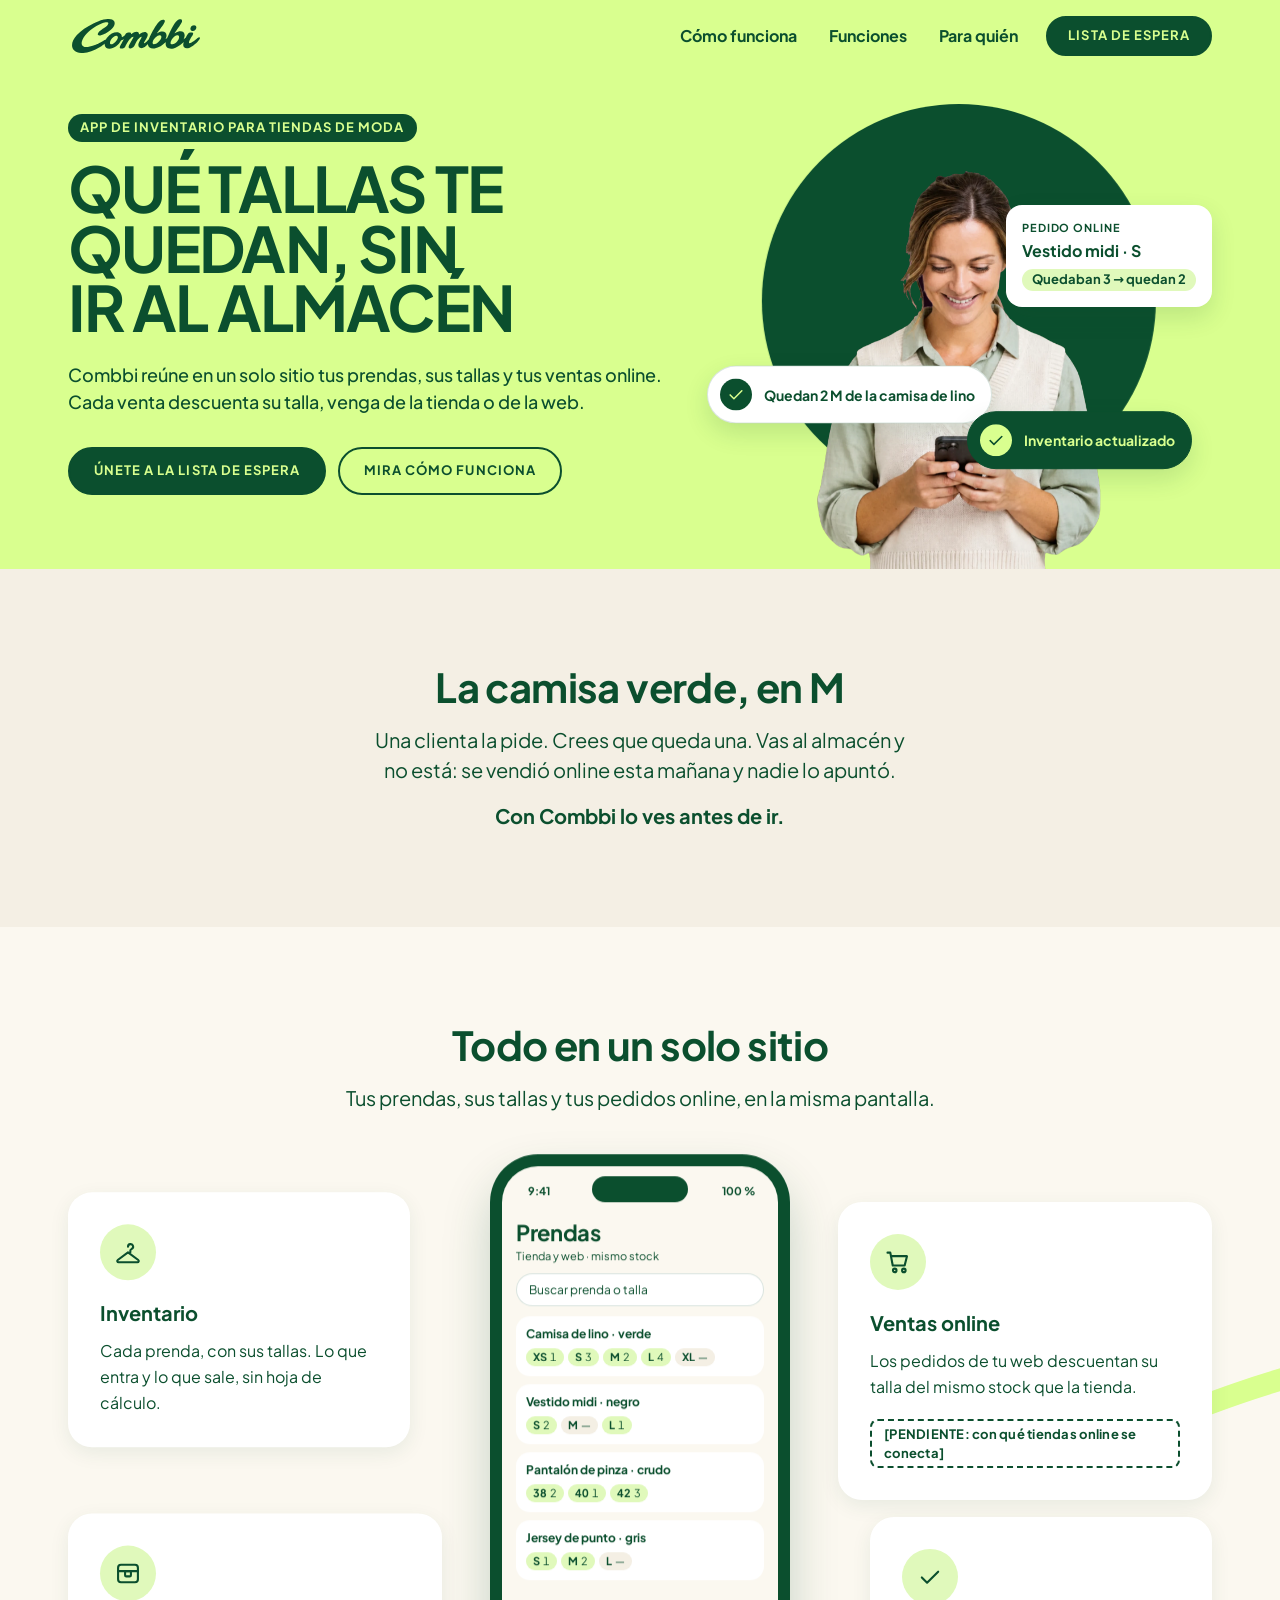
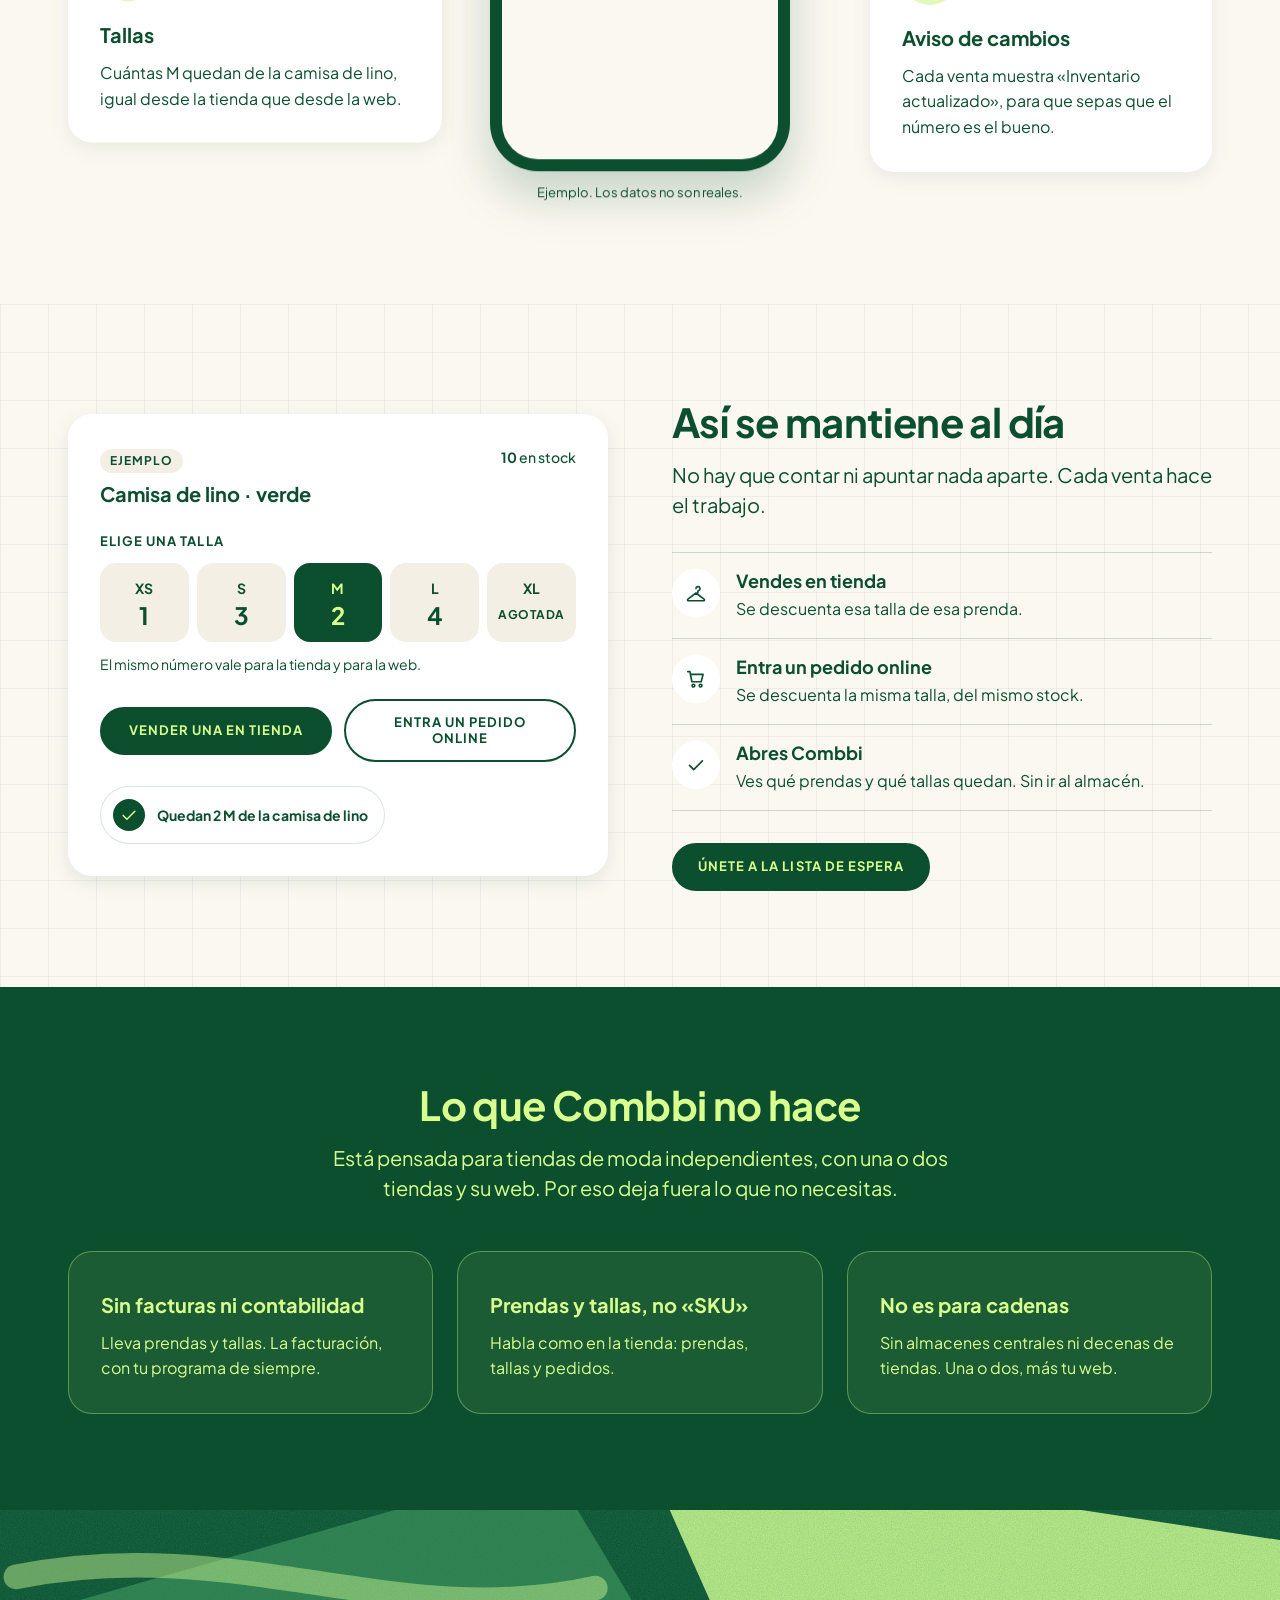
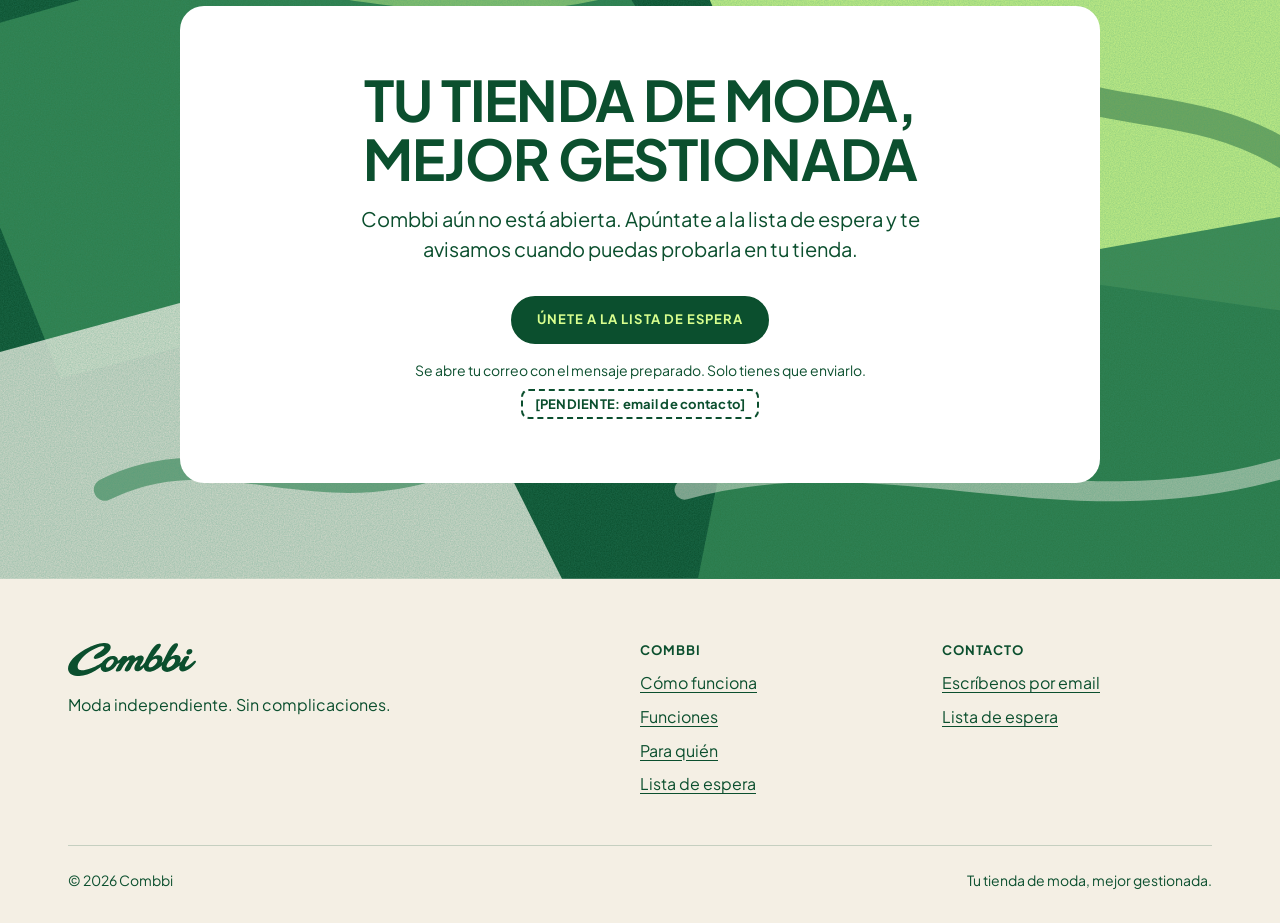
==== commit db54a833: "Hero con la dueña de la tienda sobre círculo y tarjetas flotantes; ficha de ejemplo movida a Así se " ====
--- a/index.html
+++ b/index.html
@@ -52,14 +52,14 @@
 
     <!-- 1. Apertura -->
     <section class="apertura" aria-labelledby="titulo-principal">
-      <div class="contenedor apertura__texto">
+      <div class="contenedor apertura__grid">
+      <div class="apertura__texto">
         <h1 id="titulo-principal" class="apertura__titulo">
           <span class="etiqueta-superior">App de inventario para tiendas de moda</span>
-          <span class="display">Qué tallas te quedan, sin ir al almacén</span>
+          <span class="display display--hero">Qué tallas te quedan, sin ir al almacén</span>
         </h1>
         <p class="apertura__apoyo">
           Combbi reúne en un solo sitio tus prendas, sus tallas y tus ventas online. Cada venta descuenta su talla, venga de la tienda o de la web.
-          <span class="pendiente">[PENDIENTE: confirmar que el producto descuenta la talla en tienda y online a la vez]</span>
         </p>
         <div class="acciones">
           <a class="boton boton--primario" href="#lista-de-espera">Únete a la lista de espera</a>
@@ -67,41 +67,26 @@
         </div>
       </div>
 
-      <!-- Ficha de ejemplo (objeto que funciona) -->
-      <div class="contenedor">
-        <article class="ficha" aria-labelledby="ficha-titulo">
-          <div class="ficha__cabecera">
-            <div>
-              <p class="ficha__aviso">Ejemplo</p>
-              <h2 id="ficha-titulo" class="ficha__titulo">Camisa de lino · verde</h2>
-            </div>
-            <p class="ficha__total"><span data-total>10</span> en stock</p>
+      <div class="apertura__escena">
+        <div class="escena" data-escena>
+          <div class="escena__circulo" aria-hidden="true"></div>
+          <img class="escena__persona" src="assets/fotos/duena.webp" alt="Dueña de una tienda de moda sonriendo mientras mira el stock de sus prendas en el móvil" width="996" height="1400" fetchpriority="high">
+
+          <p class="flotante flotante--a capsula" data-profundidad="24">
+            <img class="capsula__icono" src="assets/iconos/check-lima.svg" alt="" width="20" height="20">
+            Quedan 2 M de la camisa de lino
+          </p>
+          <div class="flotante flotante--b mini" data-profundidad="36">
+            <p class="mini__etiqueta">Pedido online</p>
+            <p class="mini__dato">Vestido midi · S</p>
+            <p class="mini__cambio">Quedaban 3 → quedan 2</p>
           </div>
-
-          <fieldset class="ficha__tallas">
-            <legend>Elige una talla</legend>
-            <div class="tallas" data-tallas>
-              <label class="talla"><input type="radio" name="talla" value="XS"><span class="talla__nombre">XS</span><span class="talla__cantidad" data-cantidad="XS">1</span></label>
-              <label class="talla"><input type="radio" name="talla" value="S"><span class="talla__nombre">S</span><span class="talla__cantidad" data-cantidad="S">3</span></label>
-              <label class="talla"><input type="radio" name="talla" value="M" checked><span class="talla__nombre">M</span><span class="talla__cantidad" data-cantidad="M">2</span></label>
-              <label class="talla"><input type="radio" name="talla" value="L"><span class="talla__nombre">L</span><span class="talla__cantidad" data-cantidad="L">4</span></label>
-              <label class="talla"><input type="radio" name="talla" value="XL"><span class="talla__nombre">XL</span><span class="talla__cantidad" data-cantidad="XL">0</span></label>
-            </div>
-          </fieldset>
-
-          <p class="ficha__nota">El mismo número vale para la tienda y para la web.</p>
-
-          <div class="ficha__acciones">
-            <button class="boton boton--primario" type="button" data-venta="tienda">Vender una en tienda</button>
-            <button class="boton boton--borde" type="button" data-venta="online">Entra un pedido online</button>
-            <button class="boton-texto" type="button" data-reiniciar hidden>Reiniciar ejemplo</button>
-          </div>
-
-          <p class="capsula ficha__estado" data-estado role="status" aria-live="polite">
-            <img class="capsula__icono" src="assets/iconos/check-lima.svg" alt="" width="20" height="20">
-            <span data-estado-texto>Quedan 2 M de la camisa de lino</span>
+          <p class="flotante flotante--c capsula capsula--oscura" data-profundidad="16">
+            <img class="capsula__icono" src="assets/iconos/check-bosque.svg" alt="" width="20" height="20">
+            Inventario actualizado
           </p>
-        </article>
+        </div>
+      </div>
       </div>
     </section>
 
@@ -195,28 +180,41 @@
     <!-- 4. Cómo funciona -->
     <section class="seccion seccion--rejilla" id="como-funciona" aria-labelledby="titulo-como">
       <div class="contenedor capitulo">
-        <figure class="escena" data-escena>
-          <div class="escena__circulo" aria-hidden="true"></div>
-          <!-- Cuando llegue la foto: sustituye el div por
-               <img class="escena__persona" src="assets/fotos/duena.png" alt="Dueña de una tienda de moda consultando el stock en su móvil" width="640" height="800"> -->
-          <div class="escena__persona escena__persona--pendiente" role="img" aria-label="Espacio reservado para la foto de una dueña de tienda de moda mirando el móvil">
-            <span class="pendiente">[PENDIENTE: foto recortada, PNG sin fondo, de una dueña en su tienda mirando el móvil]</span>
-          </div>
-
-          <p class="flotante flotante--a capsula" data-profundidad="24">
-            <img class="capsula__icono" src="assets/iconos/check-lima.svg" alt="" width="20" height="20">
-            Quedan 2 M de la camisa de lino
-          </p>
-          <div class="flotante flotante--b mini" data-profundidad="36">
-            <p class="mini__etiqueta">Pedido online</p>
-            <p class="mini__dato">Vestido midi · S</p>
-            <p class="mini__cambio">Quedaban 3 → quedan 2</p>
-          </div>
-          <p class="flotante flotante--c capsula capsula--lima" data-profundidad="16">
-            <img class="capsula__icono" src="assets/iconos/caja-bosque.svg" alt="" width="20" height="20">
-            Inventario actualizado
-          </p>
-        </figure>
+        <div class="capitulo__media">
+    <article class="ficha" aria-labelledby="ficha-titulo">
+      <div class="ficha__cabecera">
+        <div>
+          <p class="ficha__aviso">Ejemplo</p>
+          <h2 id="ficha-titulo" class="ficha__titulo">Camisa de lino · verde</h2>
+        </div>
+        <p class="ficha__total"><span data-total>10</span> en stock</p>
+      </div>
+
+      <fieldset class="ficha__tallas">
+        <legend>Elige una talla</legend>
+        <div class="tallas" data-tallas>
+          <label class="talla"><input type="radio" name="talla" value="XS"><span class="talla__nombre">XS</span><span class="talla__cantidad" data-cantidad="XS">1</span></label>
+          <label class="talla"><input type="radio" name="talla" value="S"><span class="talla__nombre">S</span><span class="talla__cantidad" data-cantidad="S">3</span></label>
+          <label class="talla"><input type="radio" name="talla" value="M" checked><span class="talla__nombre">M</span><span class="talla__cantidad" data-cantidad="M">2</span></label>
+          <label class="talla"><input type="radio" name="talla" value="L"><span class="talla__nombre">L</span><span class="talla__cantidad" data-cantidad="L">4</span></label>
+          <label class="talla"><input type="radio" name="talla" value="XL"><span class="talla__nombre">XL</span><span class="talla__cantidad" data-cantidad="XL">0</span></label>
+        </div>
+      </fieldset>
+
+      <p class="ficha__nota">El mismo número vale para la tienda y para la web.</p>
+
+      <div class="ficha__acciones">
+        <button class="boton boton--primario" type="button" data-venta="tienda">Vender una en tienda</button>
+        <button class="boton boton--borde" type="button" data-venta="online">Entra un pedido online</button>
+        <button class="boton-texto" type="button" data-reiniciar hidden>Reiniciar ejemplo</button>
+      </div>
+
+      <p class="capsula ficha__estado" data-estado role="status" aria-live="polite">
+        <img class="capsula__icono" src="assets/iconos/check-lima.svg" alt="" width="20" height="20">
+        <span data-estado-texto>Quedan 2 M de la camisa de lino</span>
+      </p>
+    </article>
+        </div>
 
         <div class="capitulo__texto">
           <h2 id="titulo-como">Así se mantiene al día</h2>
--- a/styles.css
+++ b/styles.css
@@ -318,10 +318,11 @@
 .apertura {
   background: var(--lima);
   padding-top: var(--e-12);
-  padding-bottom: var(--seccion);
+  padding-bottom: 0;
+  overflow: hidden;
 }
 .apertura__texto {
-  max-width: 920px;
+  max-width: 1080px;
   text-align: center;
 }
 .apertura__titulo { display: flex; flex-direction: column; align-items: center; gap: var(--e-4); }
@@ -357,6 +358,27 @@
   line-height: 1.5;
 }
 .apertura .acciones { justify-content: center; }
+
+@media (min-width: 1024px) {
+  .apertura { padding-top: var(--e-8); }
+  .apertura__grid {
+    display: grid;
+    grid-template-columns: minmax(0, 1.2fr) minmax(0, 1fr);
+    align-items: end;
+    gap: var(--e-8);
+  }
+  .apertura__texto {
+    max-width: none;
+    align-self: center;
+    padding-bottom: var(--e-16);
+    text-align: left;
+  }
+  .apertura__titulo { align-items: flex-start; }
+  .apertura .display--hero { font-size: clamp(48px, 4.9vw, 76px); }
+  .apertura__apoyo { margin-left: 0; margin-right: 0; }
+  .apertura .acciones { justify-content: flex-start; }
+  .apertura .escena { margin: 0; width: 100%; }
+}
 
 /* ---------- Ficha de ejemplo ---------- */
 .ficha {
@@ -547,7 +569,9 @@
 @media (min-width: 900px) {
   .capitulo { grid-template-columns: 1fr 1fr; gap: var(--e-16); }
 }
-.capitulo__texto { min-width: 0; }
+.capitulo__texto,
+.capitulo__media { min-width: 0; }
+.capitulo__media .ficha { margin: 0 auto; }
 
 .filas { margin: var(--e-8) 0; }
 .fila {
@@ -586,6 +610,11 @@
 }
 @media (min-width: 768px) { .panel { padding: var(--e-16) var(--e-12); } }
 
+.display--hero {
+  font-size: clamp(40px, 9vw + 4px, 112px);
+  line-height: .95;
+  letter-spacing: -0.03em;
+}
 .display--cierre { font-size: clamp(32px, 5vw + 8px, 56px); }
 .panel .entrada { max-width: 560px; margin-inline: auto; }
 .panel__nota { margin-top: var(--e-4); font-size: 14px; line-height: 1.5; }
@@ -828,51 +857,37 @@
 
 .escena {
   position: relative;
-  display: grid;
-  place-items: end center;
-  width: 100%;
-  max-width: 520px;
-  margin-inline: auto;
-  aspect-ratio: 4 / 5;
-  max-height: 100%;
+  width: min(760px, 100%);
+  aspect-ratio: 1 / .92;
+  margin: var(--e-12) auto 0;
 }
 .escena__circulo {
   position: absolute;
   left: 50%;
-  top: 46%;
-  width: 92%;
+  top: 0;
+  width: 78%;
   aspect-ratio: 1;
-  background: var(--lima-suave);
+  background: var(--bosque);
   border-radius: 50%;
-  transform: translate(-50%, -50%);
+  transform: translateX(-50%);
+  animation: circulo-entra .9s cubic-bezier(.34, 1, .64, 1) both;
 }
 .escena__persona {
-  position: relative;
-  width: 72%;
-  max-height: 100%;
-  object-fit: contain;
-  object-position: bottom;
-}
-.escena__persona--pendiente {
-  display: flex;
-  align-items: flex-end;
-  justify-content: center;
-  aspect-ratio: 3 / 4;
-  padding: var(--e-6);
-  background: rgba(255, 255, 255, .55);
-  border: 2px dashed rgba(11, 79, 46, .35);
-  border-radius: 160px 160px var(--r-xl) var(--r-xl);
-  text-align: center;
-}
-.escena::after {
-  content: "";
-  position: absolute;
-  left: 0;
-  right: 0;
-  bottom: -10px;
-  height: 20px;
-  background: var(--lima-suave);
-  border-radius: var(--r-full);
+  position: absolute;
+  left: 50%;
+  bottom: 0;
+  width: 56%;
+  height: auto;
+  transform: translateX(-50%);
+  animation: persona-sube .9s .15s cubic-bezier(.34, 1, .64, 1) both;
+}
+@keyframes circulo-entra {
+  from { transform: translateX(-50%) scale(.82); opacity: 0; }
+  to { transform: translateX(-50%) scale(1); opacity: 1; }
+}
+@keyframes persona-sube {
+  from { transform: translate(-50%, 40px); opacity: 0; }
+  to { transform: translate(-50%, 0); opacity: 1; }
 }
 
 .flotante {
@@ -882,17 +897,17 @@
   animation: flotar 6s ease-in-out infinite;
   will-change: transform;
 }
-.flotante--a { left: -2%; top: 58%; animation-delay: -1s; }
-.flotante--b { right: -2%; top: 30%; animation-delay: -3s; }
-.flotante--c { left: 4%; top: 14%; animation-delay: -4.5s; }
+.flotante--a { left: 0; top: 56%; animation-delay: -1s; }
+.flotante--b { right: 0; top: 20%; animation-delay: -3s; }
+.flotante--c { right: 4%; top: 66%; animation-delay: -4.5s; }
 
 @keyframes flotar {
   0%, 100% { translate: 0 0; }
   50% { translate: 0 -10px; }
 }
 
-.capsula--lima { background: var(--lima); border-color: var(--lima); }
-.capsula--lima .capsula__icono { background: var(--blanco); }
+.capsula--oscura { background: var(--bosque); color: var(--lima); border-color: var(--bosque); }
+.capsula--oscura .capsula__icono { background: var(--lima); }
 
 .mini {
   min-width: 190px;
@@ -920,16 +935,21 @@
 }
 
 @media (max-width: 599px) {
-  .escena { max-width: 380px; }
+  .escena { aspect-ratio: 1 / 1.1; }
+  .escena__circulo { width: 92%; }
+  .escena__persona { width: 70%; }
   .flotante { font-size: 12px; }
-  .flotante--a { left: -1%; }
-  .flotante--b { right: -1%; top: 26%; }
+  .flotante--a { left: 0; top: 52%; }
+  .flotante--b { right: 0; top: 12%; }
+  .flotante--c { right: 0; top: 72%; }
   .mini { min-width: 0; padding: var(--e-3); }
   .mini__dato { font-size: 14px; }
 }
 
 @media (prefers-reduced-motion: reduce) {
-  .flotante { animation: none; }
+  .flotante,
+  .escena__circulo,
+  .escena__persona { animation: none; }
   [data-profundidad],
   .js [data-revelar] { transform: none; }
 }
